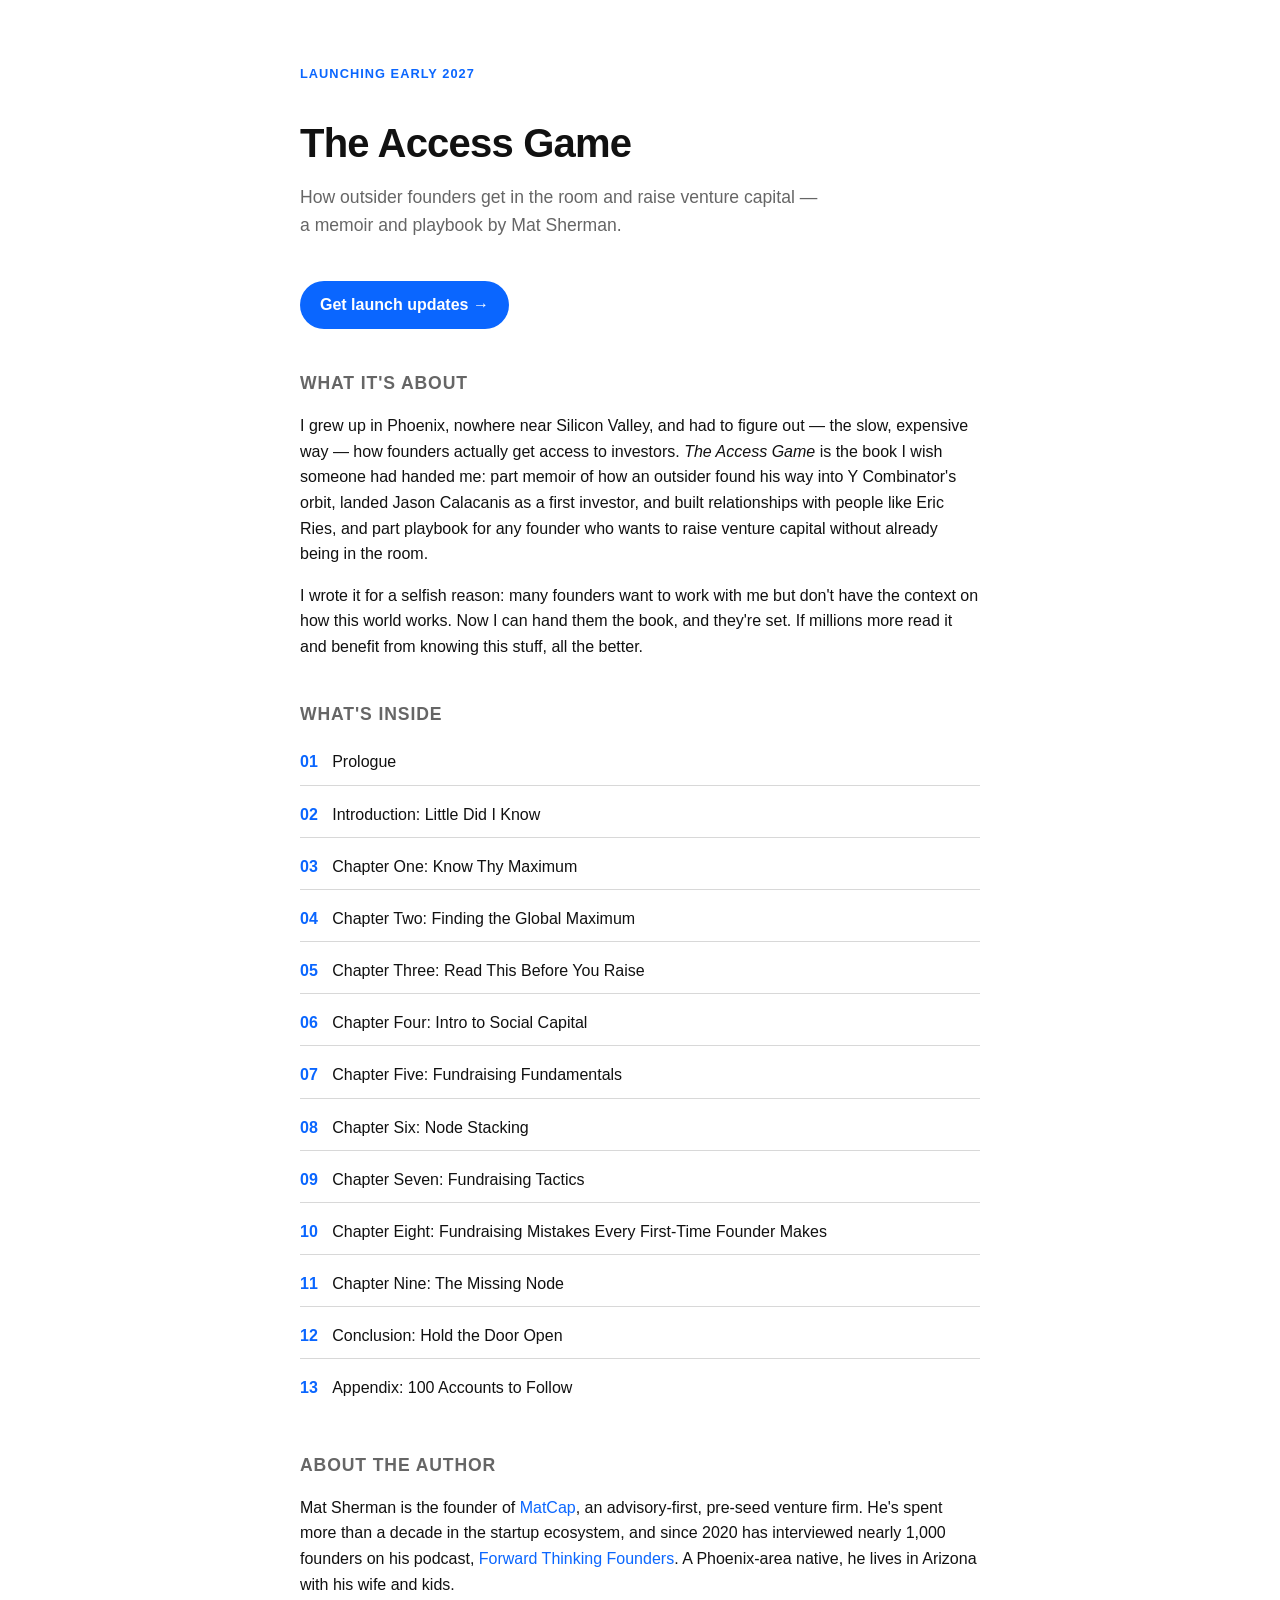
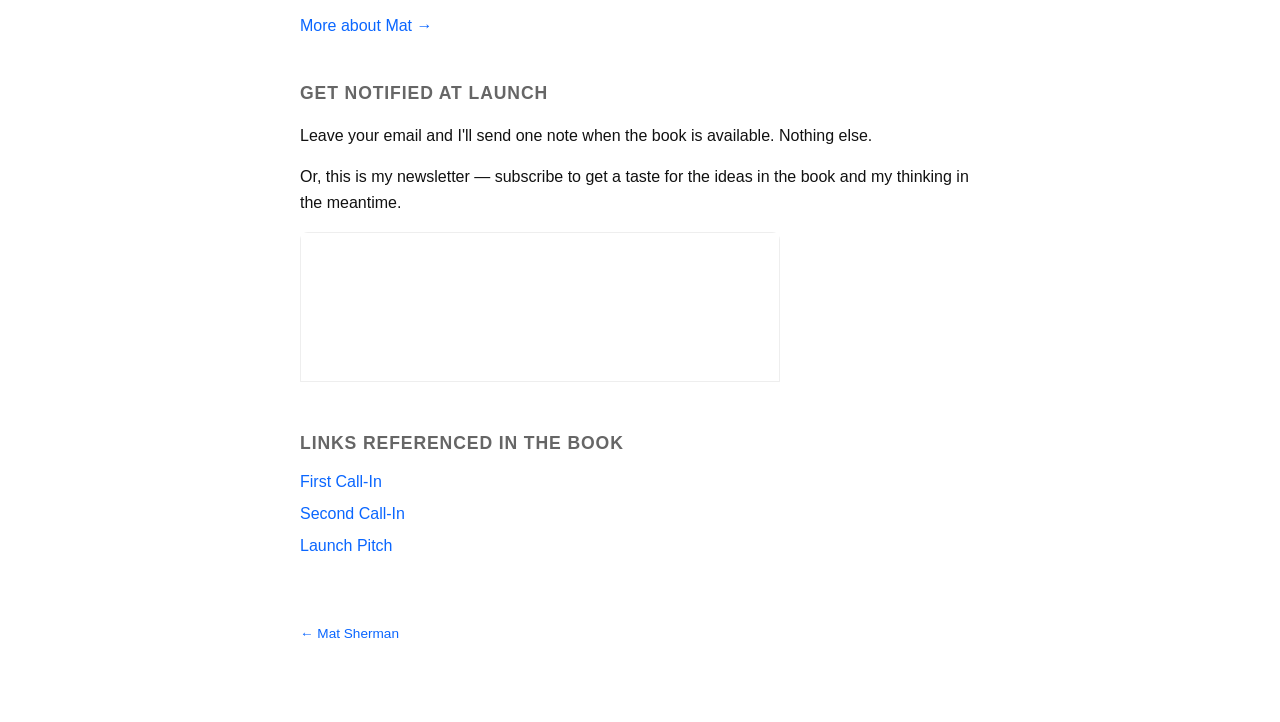
==== book/index.html @ 0a081a5b "Note the email form is the Forward Thinking newsletter Clarifies that subscribing gives a taste of t" ====
<!doctype html>
<html lang="en">
<head>
  <meta charset="UTF-8">
  <meta name="viewport" content="width=device-width, initial-scale=1.0">
  <title>The Access Game — Mat Sherman</title>
  <meta name="description" content="The Access Game: how outsider founders get in the room and raise venture capital. A memoir and playbook by Mat Sherman, launching early 2027.">
  <link rel="stylesheet" href="../style.css">
</head>
<body>
  <main>
    <header class="hero">
      <p class="eyebrow">Launching early 2027</p>
      <h1>The Access Game</h1>
      <p class="tagline">
        How outsider founders get in the room and raise venture capital —
        a memoir and playbook by Mat Sherman.
      </p>
      <a class="cta" href="#notify">
        Get launch updates →
      </a>
    </header>

    <section id="about-book">
      <h2>What it's about</h2>
      <p>
        I grew up in Phoenix, nowhere near Silicon Valley, and had to figure
        out — the slow, expensive way — how founders actually get access to
        investors. <em>The Access Game</em> is the book I wish someone had
        handed me: part memoir of how an outsider found his way into Y
        Combinator's orbit, landed Jason Calacanis as a first investor, and
        built relationships with people like Eric Ries, and part playbook for
        any founder who wants to raise venture capital without already being
        in the room.
      </p>
      <p>
        I wrote it for a selfish reason: many founders want to work with me
        but don't have the context on how this world works. Now I can hand
        them the book, and they're set. If millions more read it and benefit
        from knowing this stuff, all the better.
      </p>
    </section>

    <section id="toc">
      <h2>What's inside</h2>
      <ol class="toc-numbered">
        <li>Prologue</li>
        <li>Introduction: Little Did I Know</li>
        <li>Chapter One: Know Thy Maximum</li>
        <li>Chapter Two: Finding the Global Maximum</li>
        <li>Chapter Three: Read This Before You Raise</li>
        <li>Chapter Four: Intro to Social Capital</li>
        <li>Chapter Five: Fundraising Fundamentals</li>
        <li>Chapter Six: Node Stacking</li>
        <li>Chapter Seven: Fundraising Tactics</li>
        <li>Chapter Eight: Fundraising Mistakes Every First-Time Founder Makes</li>
        <li>Chapter Nine: The Missing Node</li>
        <li>Conclusion: Hold the Door Open</li>
        <li>Appendix: 100 Accounts to Follow</li>
      </ol>
    </section>

    <section id="author">
      <h2>About the author</h2>
      <p>
        Mat Sherman is the founder of <a href="/matcap/">MatCap</a>, an
        advisory-first, pre-seed venture firm. He's spent more than a decade
        in the startup ecosystem, and since 2020 has interviewed nearly 1,000
        founders on his podcast,
        <a href="https://ftf.matsherman.com">Forward Thinking Founders</a>.
        A Phoenix-area native, he lives in Arizona with his wife and kids.
      </p>
      <p><a href="/">More about Mat →</a></p>
    </section>

    <section id="notify">
      <h2>Get notified at launch</h2>
      <p>
        Leave your email and I'll send one note when the book is available.
        Nothing else.
      </p>
      <p>
        Or, this is my newsletter — subscribe to get a taste for the ideas in
        the book and my thinking in the meantime.
      </p>
      <div class="embed-frame">
        <iframe
          src="https://forwardthinking.substack.com/embed"
          width="100%"
          height="150"
          style="border:1px solid #EEE; background:white;"
          frameborder="0"
          scrolling="no">
        </iframe>
      </div>
    </section>

    <section id="links">
      <h2>Links referenced in the book</h2>
      <ul>
        <li><a href="/book/first-call-in">First Call-In</a></li>
        <li><a href="/book/second-call-in">Second Call-In</a></li>
        <li><a href="/book/launch-pitch">Launch Pitch</a></li>
      </ul>
    </section>

    <footer>
      <p><a href="/">&larr; Mat Sherman</a></p>
    </footer>
  </main>
</body>
</html>
---- style.css ----
:root {
  --bg: #ffffff;
  --fg: #111111;
  --muted: #666666;
  --accent: #0a66ff;
}

@media (prefers-color-scheme: dark) {
  :root {
    --bg: #0e0e0e;
    --fg: #f2f2f2;
    --muted: #999999;
    --accent: #5b9dff;
  }
}

* {
  box-sizing: border-box;
}

body {
  margin: 0;
  background: var(--bg);
  color: var(--fg);
  font-family: -apple-system, BlinkMacSystemFont, "Segoe UI", Helvetica, Arial, sans-serif;
  line-height: 1.6;
}

main {
  max-width: 720px;
  margin: 0 auto;
  padding: 4rem 1.25rem;
}

.hero .eyebrow {
  font-size: 0.8rem;
  font-weight: 600;
  text-transform: uppercase;
  letter-spacing: 0.08em;
  color: var(--accent);
  margin: 0 0 0.75rem;
}

header h1 {
  margin-bottom: 0.5rem;
  font-size: 2.5rem;
  letter-spacing: -0.02em;
}

.tagline {
  color: var(--muted);
  margin-top: 0;
  font-size: 1.1rem;
  max-width: 54ch;
}

.cta {
  display: inline-block;
  margin-top: 1.5rem;
  padding: 0.7rem 1.25rem;
  border-radius: 999px;
  background: var(--accent);
  color: var(--bg);
  font-weight: 600;
  text-decoration: none;
}

.cta:hover {
  text-decoration: none;
  opacity: 0.9;
}

section {
  margin-top: 2.5rem;
}

section h2 {
  font-size: 1.1rem;
  text-transform: uppercase;
  letter-spacing: 0.05em;
  color: var(--muted);
  margin-bottom: 0.75rem;
}

#about p {
  max-width: 62ch;
}

.topic-list {
  display: grid;
  grid-template-columns: repeat(2, 1fr);
  gap: 1.25rem;
}

.topic-list li + li {
  margin-top: 0;
}

@media (max-width: 540px) {
  .topic-list {
    grid-template-columns: 1fr;
  }
}

.topic-list li {
  border: 1px solid color-mix(in srgb, var(--muted) 30%, transparent);
  border-radius: 12px;
  padding: 1rem 1.1rem;
}

.topic-list h3 {
  margin: 0 0 0.4rem;
  font-size: 1rem;
}

.topic-list p {
  margin: 0;
  color: var(--muted);
  font-size: 0.92rem;
}

.toc-numbered {
  list-style: none;
  counter-reset: toc;
  padding: 0;
  margin: 0;
}

.toc-numbered li {
  counter-increment: toc;
  padding: 0.6rem 0;
  border-bottom: 1px solid color-mix(in srgb, var(--muted) 25%, transparent);
}

.toc-numbered li:last-child {
  border-bottom: none;
}

.toc-numbered li::before {
  content: counter(toc, decimal-leading-zero);
  color: var(--accent);
  font-weight: 600;
  margin-right: 0.9rem;
  font-variant-numeric: tabular-nums;
}

.embed-frame {
  max-width: 480px;
  border-radius: 8px;
  overflow: hidden;
}

a {
  color: var(--accent);
  text-decoration: none;
}

a:hover {
  text-decoration: underline;
}

ul {
  list-style: none;
  padding: 0;
  margin: 0;
}

li + li {
  margin-top: 0.4rem;
}

footer {
  margin-top: 4rem;
  color: var(--muted);
  font-size: 0.85rem;
}
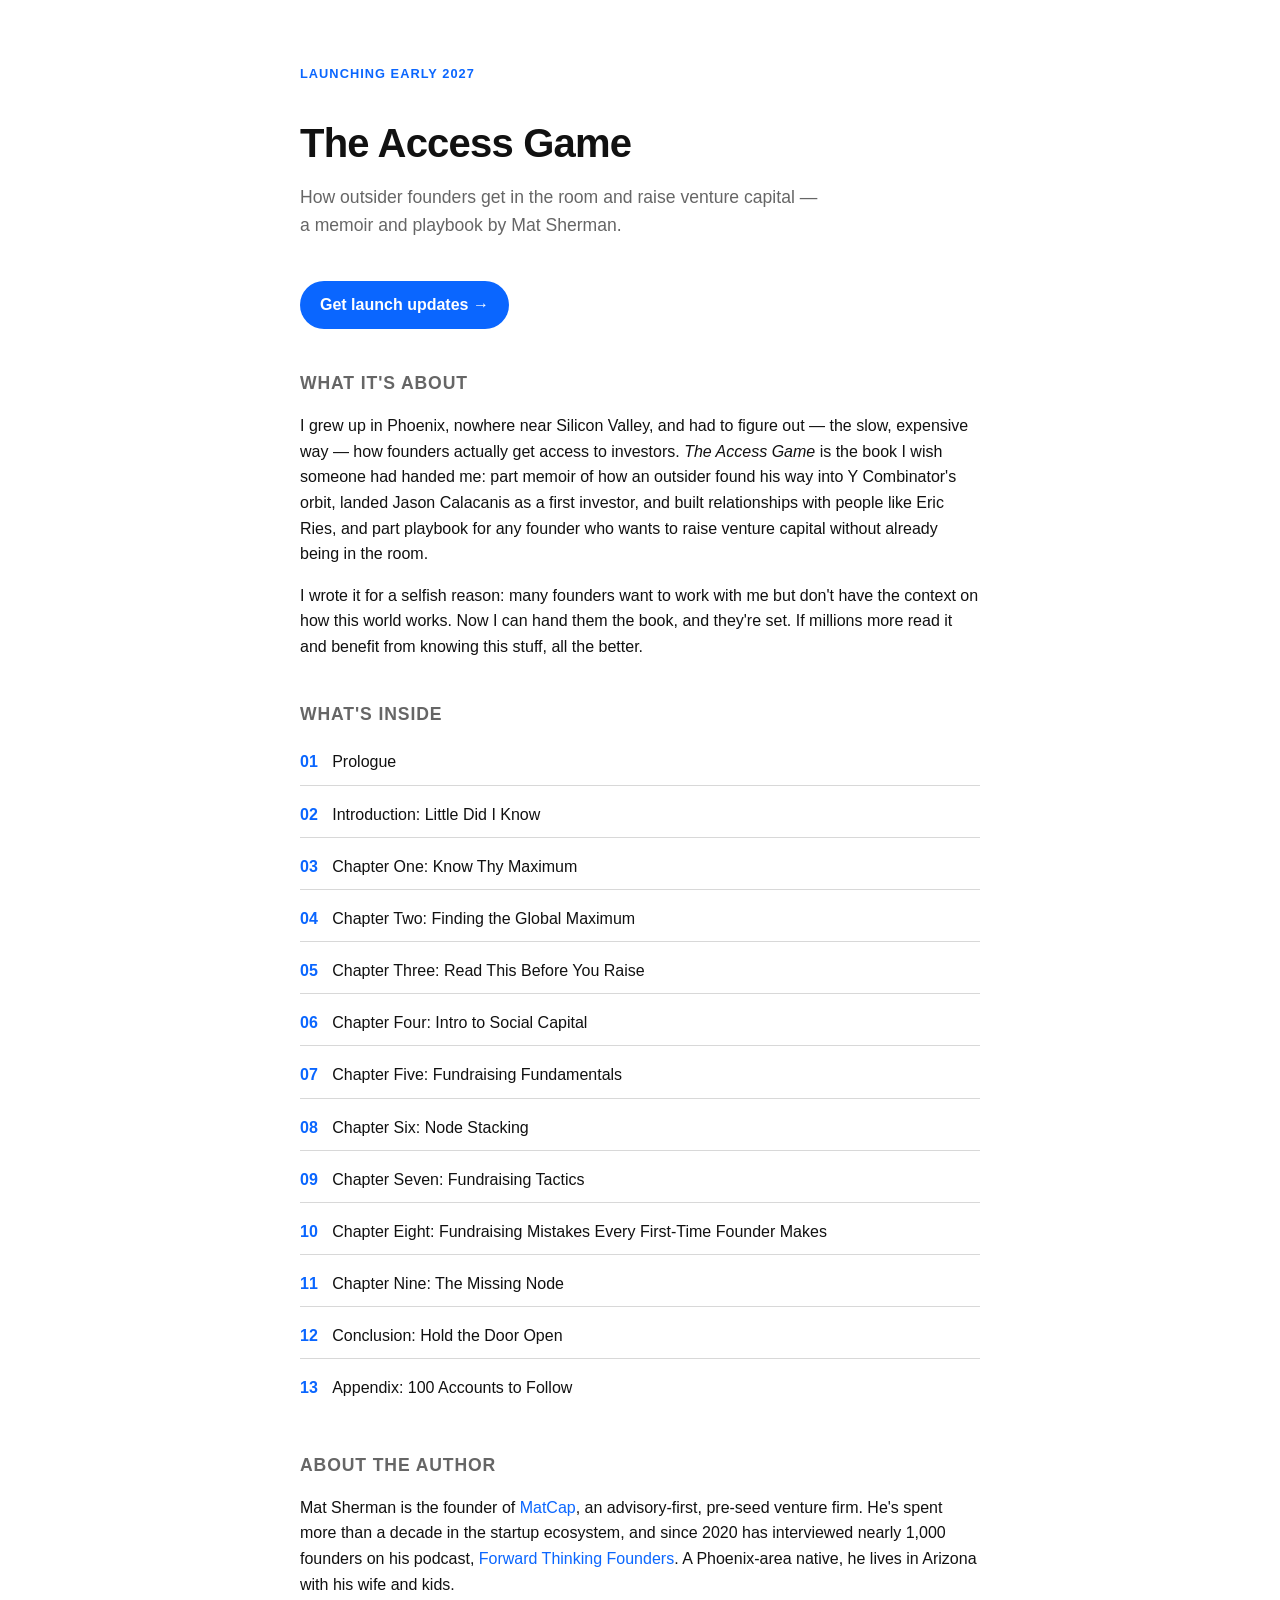
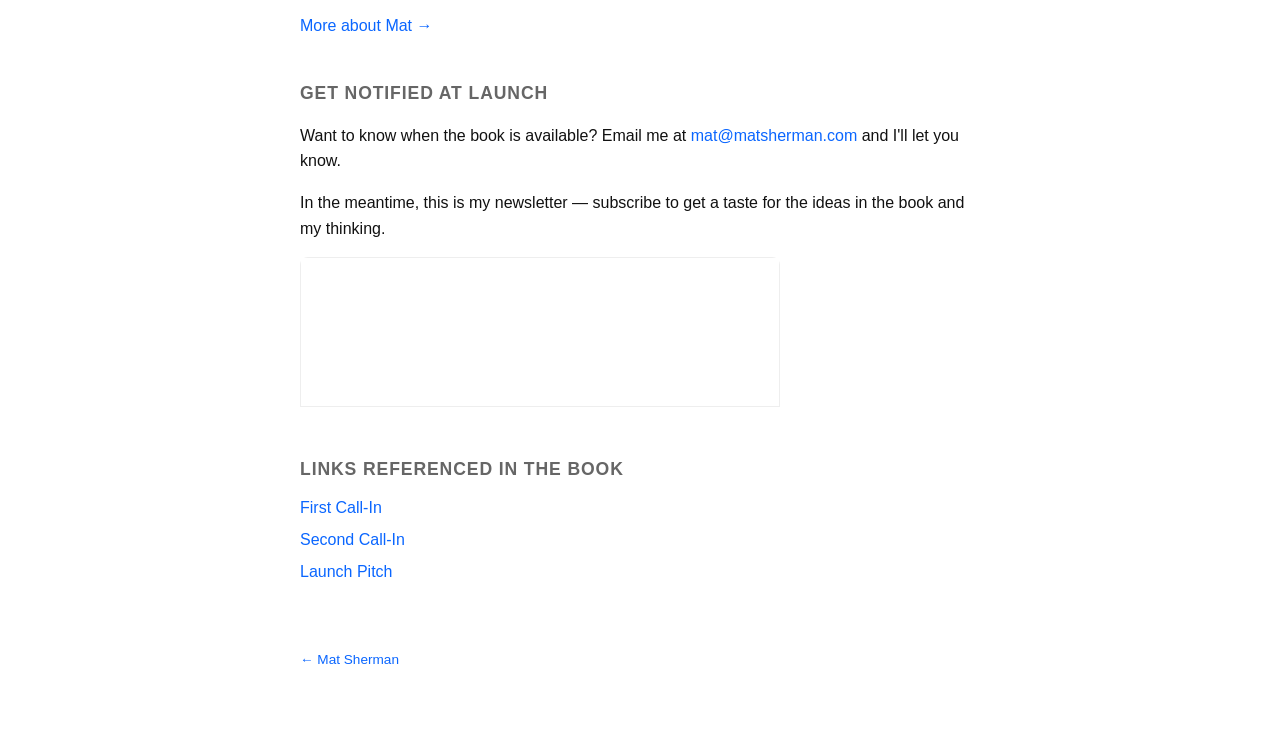
==== commit 55c13e4c: "Point launch-notification requests to email, not a nonexistent form field There's no separate launch" ====
--- a/book/index.html
+++ b/book/index.html
@@ -76,12 +76,13 @@
     <section id="notify">
       <h2>Get notified at launch</h2>
       <p>
-        Leave your email and I'll send one note when the book is available.
-        Nothing else.
+        Want to know when the book is available? Email me at
+        <a href="mailto:mat@matsherman.com?subject=Notify%20me%20when%20The%20Access%20Game%20launches">mat@matsherman.com</a>
+        and I'll let you know.
       </p>
       <p>
-        Or, this is my newsletter — subscribe to get a taste for the ideas in
-        the book and my thinking in the meantime.
+        In the meantime, this is my newsletter — subscribe to get a taste for
+        the ideas in the book and my thinking.
       </p>
       <div class="embed-frame">
         <iframe
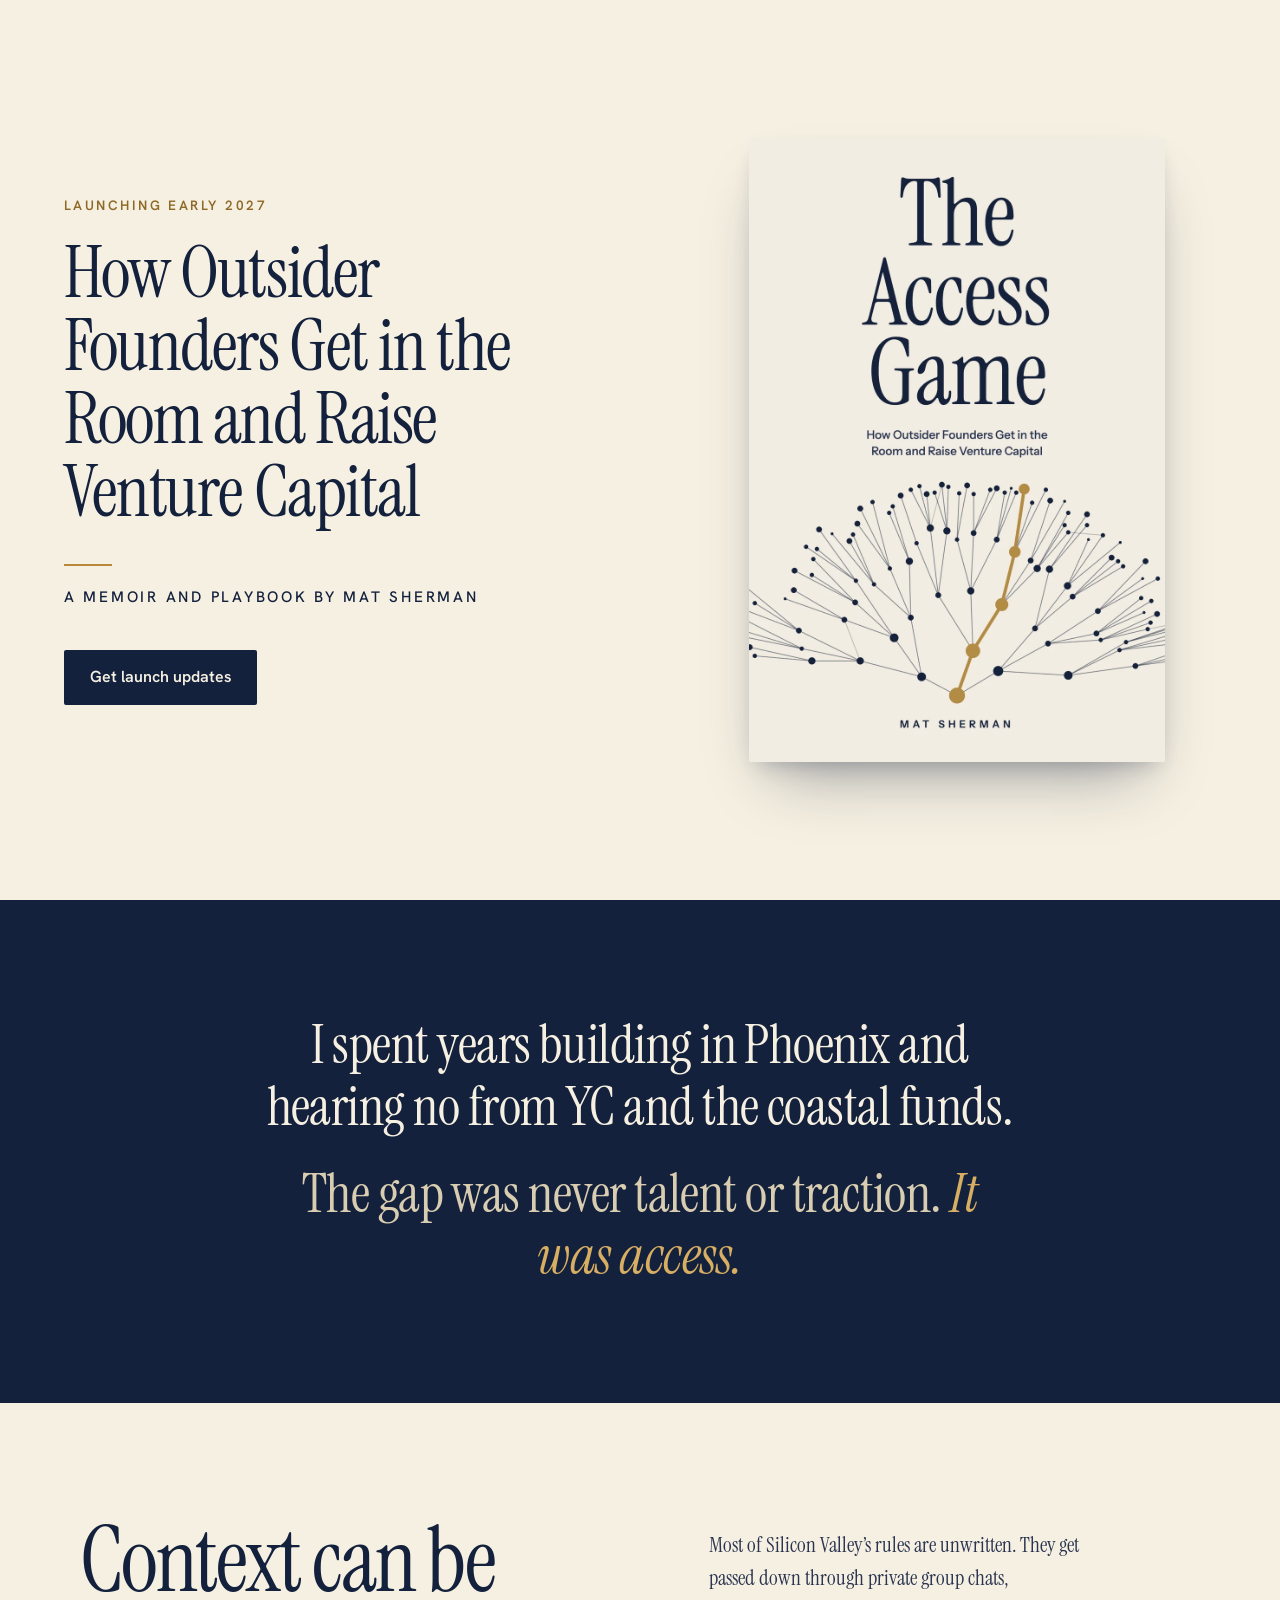
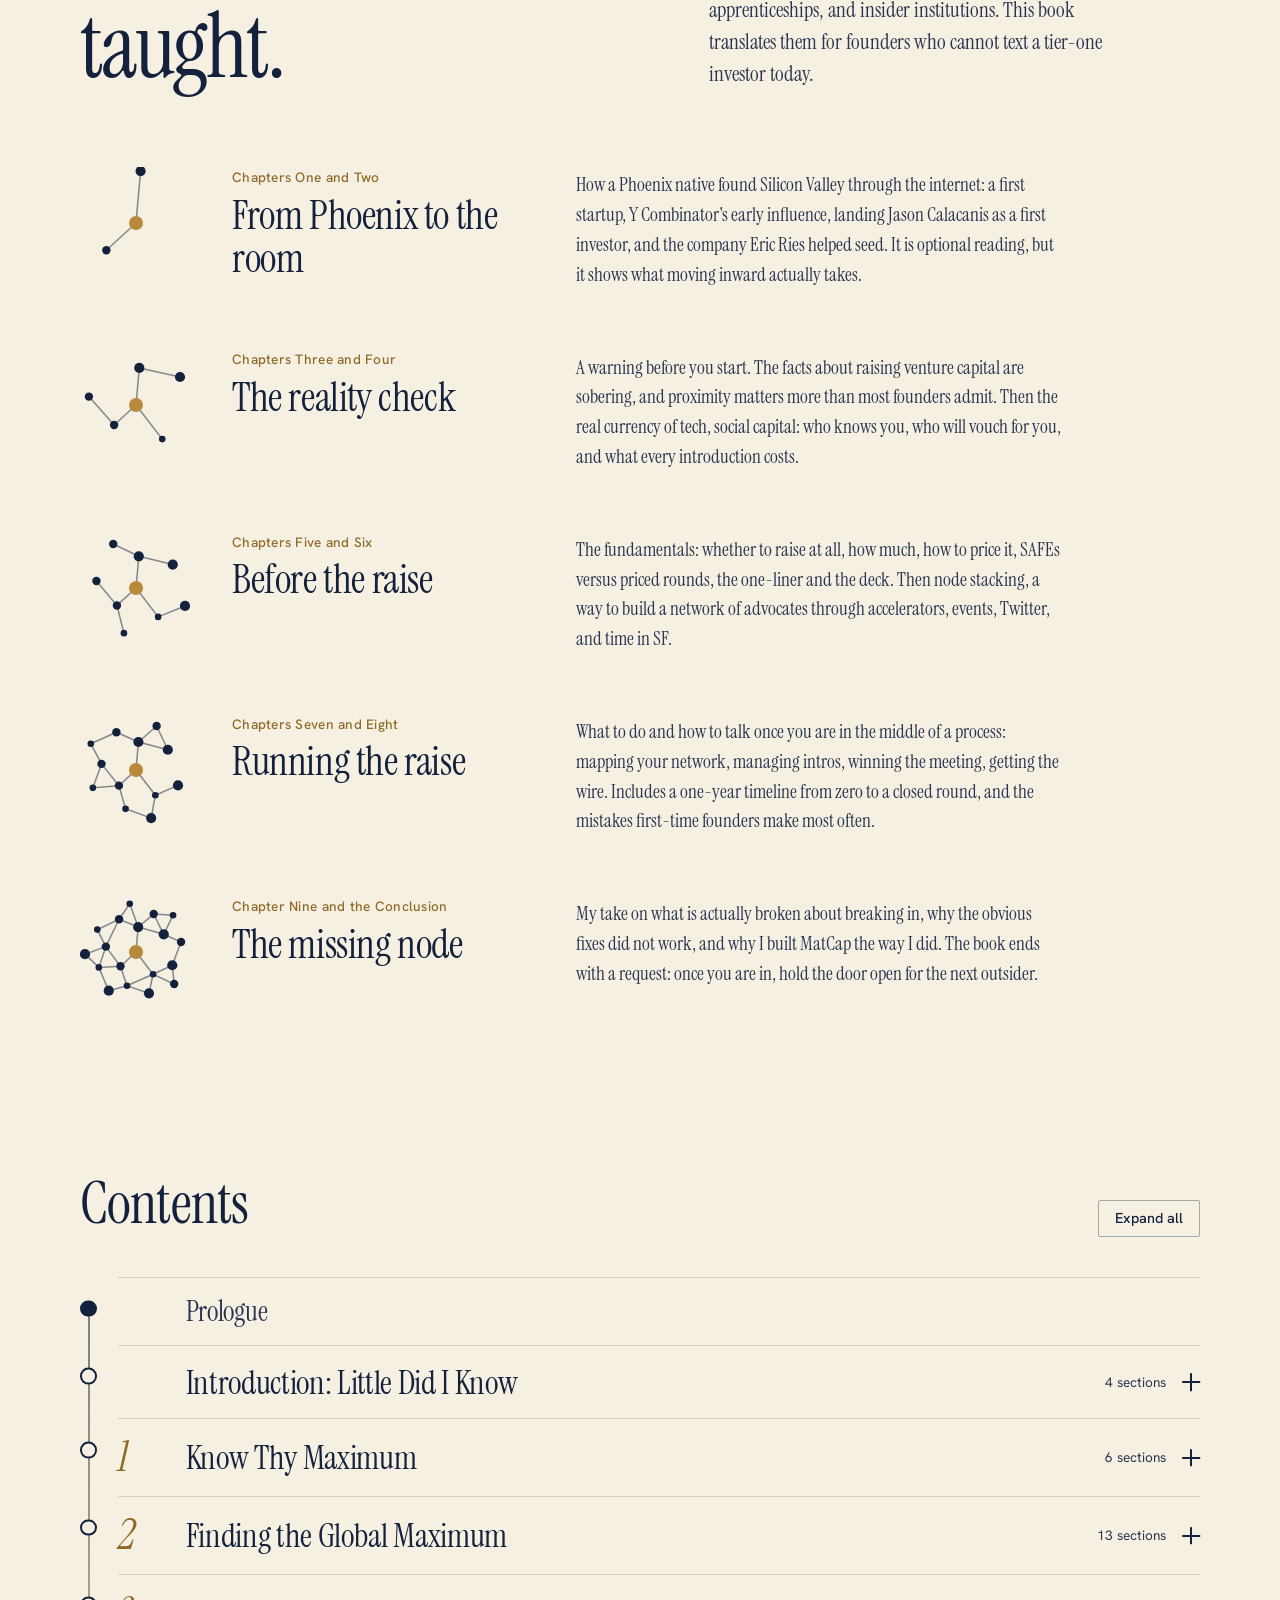
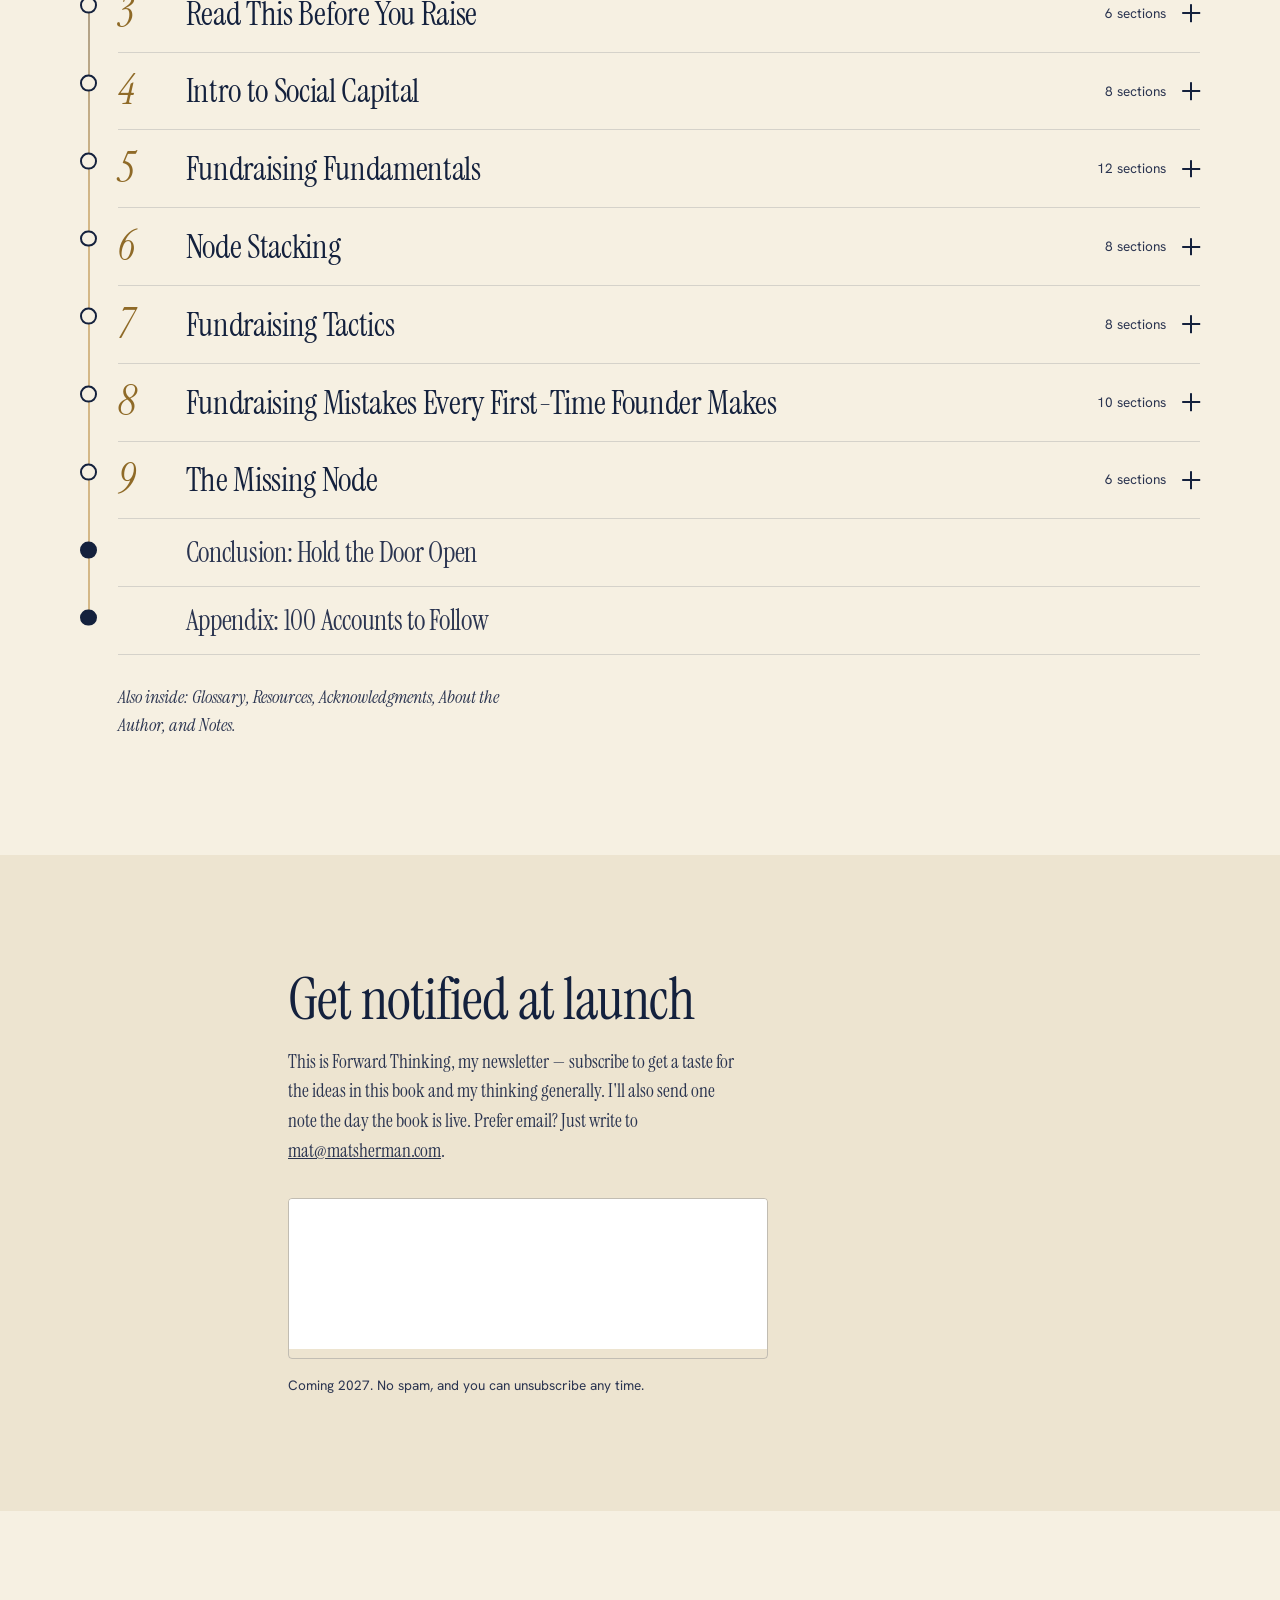
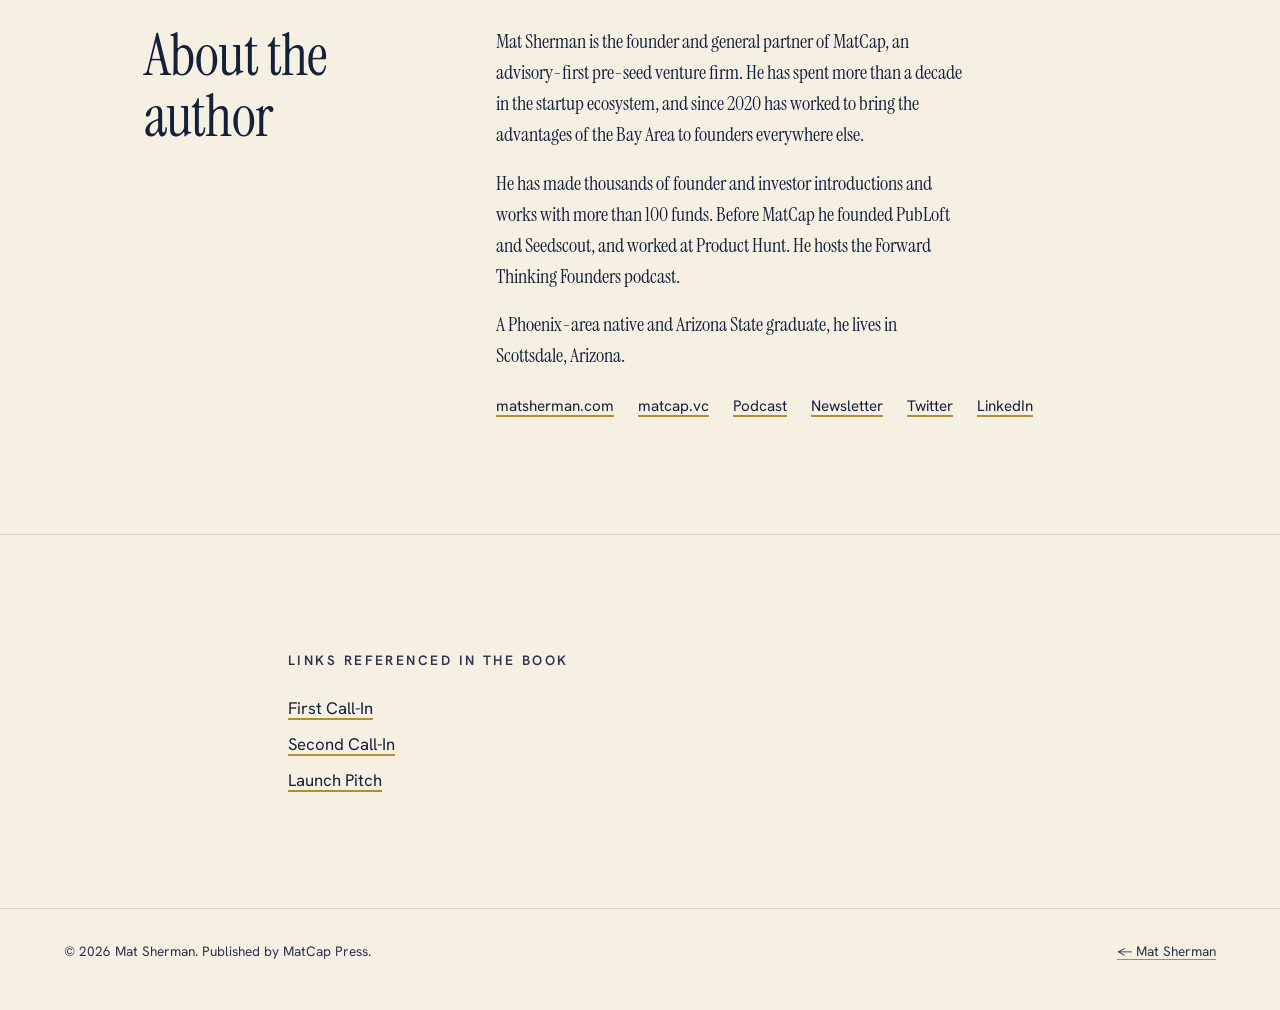
==== commit f088315a: "Redesign /book/ as a full editorial landing page with real cover art Pulls the design system, cover." ====
--- a/book/index.html
+++ b/book/index.html
@@ -1,113 +1,423 @@
 <!doctype html>
 <html lang="en">
 <head>
-  <meta charset="UTF-8">
-  <meta name="viewport" content="width=device-width, initial-scale=1.0">
-  <title>The Access Game — Mat Sherman</title>
-  <meta name="description" content="The Access Game: how outsider founders get in the room and raise venture capital. A memoir and playbook by Mat Sherman, launching early 2027.">
-  <link rel="stylesheet" href="../style.css">
+<meta charset="utf-8">
+<meta name="viewport" content="width=device-width, initial-scale=1">
+<title>The Access Game — Mat Sherman</title>
+<meta name="description" content="The Access Game: How Outsider Founders Get in the Room and Raise Venture Capital. A memoir and playbook by Mat Sherman, launching early 2027.">
+<meta property="og:title" content="The Access Game by Mat Sherman">
+<meta property="og:description" content="How Outsider Founders Get in the Room and Raise Venture Capital.">
+<meta property="og:type" content="book">
+<meta property="og:image" content="https://matsherman.com/book/img/cover.webp">
+<meta name="twitter:card" content="summary_large_image">
+<meta name="theme-color" content="#F6F0E2">
+<link rel="preconnect" href="https://fonts.googleapis.com">
+<link rel="preconnect" href="https://fonts.gstatic.com" crossorigin>
+<link href="https://fonts.googleapis.com/css2?family=Hanken+Grotesk:wght@400;500;600&family=Instrument+Serif:ital@0;1&display=swap" rel="stylesheet">
+<style>
+  :root {
+    --ivory: #F6F0E2;
+    --ivory-deep: #EDE4D0;
+    --navy: #14213D;
+    --navy-soft: #2A3450;
+    --gold: #B8893B;
+    --gold-deep: #8F6A27;
+    --serif: "Instrument Serif", "Iowan Old Style", Georgia, serif;
+    --sans: "Hanken Grotesk", system-ui, -apple-system, "Segoe UI", sans-serif;
+    --pad: clamp(1.5rem, 5vw, 5rem);
+  }
+  *, *::before, *::after { box-sizing: border-box; }
+  html { scroll-behavior: smooth; }
+  body {
+    margin: 0;
+    background: var(--ivory);
+    color: var(--navy);
+    font-family: var(--serif);
+    font-size: 1.25rem;
+    line-height: 1.55;
+    -webkit-font-smoothing: antialiased;
+  }
+  a { color: inherit; }
+  :focus-visible { outline: 2px solid var(--gold); outline-offset: 3px; }
+  .sr { position: absolute; width: 1px; height: 1px; overflow: hidden; clip: rect(0 0 0 0); white-space: nowrap; }
+
+  /* Hero */
+  .hero {
+    min-height: 100svh;
+    display: grid;
+    grid-template-columns: 1fr;
+    align-items: center;
+    padding: clamp(2rem, 6vw, 4rem) var(--pad);
+    gap: 1rem;
+    position: relative;
+    overflow: hidden;
+  }
+  .hero-text { position: relative; z-index: 2; }
+  h1 {
+    margin: 0;
+    font-weight: 400;
+    font-size: clamp(2.6rem, 5.6vw, 5rem);
+    line-height: 1.02;
+    letter-spacing: -0.02em;
+    max-width: 14ch;
+    color: var(--navy);
+  }
+  .eyebrow {
+    margin: 0 0 1.25rem;
+    font-family: var(--sans);
+    font-weight: 600;
+    font-size: 0.85rem;
+    letter-spacing: 0.18em;
+    text-transform: uppercase;
+    color: var(--gold-deep);
+  }
+  .author {
+    margin: 2.25rem 0 0;
+    font-family: var(--sans);
+    font-weight: 500;
+    font-size: 0.95rem;
+    letter-spacing: 0.18em;
+    text-transform: uppercase;
+    color: var(--navy);
+  }
+  .author::before {
+    content: "";
+    display: block;
+    width: 3rem;
+    height: 2px;
+    background: var(--gold);
+    margin-bottom: 1.25rem;
+  }
+  .hero-cta { margin-top: 2.5rem; }
+  .btn {
+    display: inline-block;
+    font-family: var(--sans);
+    font-weight: 600;
+    font-size: 1rem;
+    text-decoration: none;
+    background: var(--navy);
+    color: var(--ivory);
+    border: 0;
+    padding: 0.95rem 1.6rem;
+    border-radius: 2px;
+    cursor: pointer;
+    transition: background 0.2s;
+  }
+  .btn:hover { background: var(--gold-deep); }
+
+  .cover-wrap { position: relative; z-index: 1; justify-self: center; width: 100%; display: flex; justify-content: center; }
+  .cover {
+    display: block;
+    width: min(100%, 26rem, calc(78svh * 0.6667));
+    height: auto;
+    border-radius: 2px;
+    box-shadow: 0 34px 60px -24px rgba(20, 33, 61, 0.4), 0 10px 20px -8px rgba(20, 33, 61, 0.22);
+  }
+
+  @media (min-width: 900px) {
+    .hero { grid-template-columns: minmax(0, 1.1fr) minmax(0, 1fr); gap: clamp(2rem, 5vw, 5rem); }
+  }
+
+  /* Premise */
+  section { padding: clamp(4rem, 9vw, 8rem) var(--pad); }
+  .premise {
+    background: var(--navy);
+    color: var(--ivory);
+    text-align: center;
+  }
+  .premise p {
+    margin: 0 auto;
+    max-width: 30ch;
+    font-size: clamp(1.9rem, 4.2vw, 3.4rem);
+    line-height: 1.15;
+    letter-spacing: -0.01em;
+  }
+  .premise p + p { margin-top: 1.6rem; color: #D8CDB0; }
+  .premise .gold { color: #D7AE62; font-style: italic; }
+
+  /* What the book covers */
+  .covers-inner { max-width: 70rem; margin: 0 auto; }
+  .covers-head { display: grid; gap: 1.5rem; margin-bottom: clamp(3rem, 6vw, 5.5rem); align-items: end; }
+  .covers-head h2 {
+    margin: 0; font-weight: 400;
+    font-size: clamp(3rem, 7vw, 6rem); line-height: 0.96; letter-spacing: -0.025em;
+  }
+  .covers-head .lede { margin: 0; max-width: 40ch; font-size: 1.3rem; color: var(--navy-soft); }
+  .parts { display: grid; gap: clamp(2.75rem, 5vw, 3.75rem); }
+  .part { display: grid; grid-template-columns: 5rem 1fr; column-gap: 1.5rem; row-gap: 0.75rem; align-items: start; }
+  .part svg { width: 100%; height: auto; grid-row: span 2; }
+  .part .chs { margin: 0 0 0.35rem; font-family: var(--sans); font-size: 0.85rem; font-weight: 500; letter-spacing: 0.02em; color: var(--gold-deep); }
+  .part h3 { margin: 0; font-weight: 400; font-size: clamp(1.8rem, 3.2vw, 2.5rem); line-height: 1.08; letter-spacing: -0.01em; }
+  .part-body { margin: 0; max-width: 54ch; color: var(--navy-soft); font-size: 1.2rem; }
+  @media (min-width: 800px) {
+    .covers-head { grid-template-columns: 1.15fr 1fr; gap: 4rem; }
+    .part { grid-template-columns: 7rem 19rem 1fr; column-gap: 2.5rem; }
+    .part svg { grid-row: auto; }
+    .part .part-body { padding-top: 0.2rem; }
+  }
+
+  /* Contents */
+  .contents { background: var(--ivory); padding-top: clamp(2rem, 4vw, 4rem); }
+  .contents-inner { max-width: 70rem; margin: 0 auto; }
+  .contents-head { display: flex; align-items: baseline; justify-content: space-between; gap: 1rem; margin-bottom: 2.5rem; }
+  .contents-head h2 { margin: 0; font-weight: 400; font-size: clamp(2.2rem, 4.5vw, 3.6rem); line-height: 1.05; letter-spacing: -0.015em; }
+  .toggle {
+    font-family: var(--sans); font-weight: 500; font-size: 0.9rem;
+    background: transparent; color: var(--navy);
+    border: 1px solid rgba(20, 33, 61, 0.35); border-radius: 2px;
+    padding: 0.55rem 1rem; cursor: pointer; transition: background 0.2s, color 0.2s;
+  }
+  .toggle:hover { background: var(--navy); color: var(--ivory); }
+
+  .toc { list-style: none; margin: 0; padding: 0 0 0 2.4rem; position: relative; }
+  .toc::before {
+    content: ""; position: absolute; left: 0.5rem; top: 1.9rem; bottom: 1.9rem; width: 2px;
+    background: linear-gradient(to bottom, var(--navy) 0, var(--gold) 55%, var(--gold) 100%);
+    opacity: 0.55;
+  }
+  .toc-row { position: relative; border-top: 1px solid rgba(20, 33, 61, 0.14); }
+  .toc-row:last-child { border-bottom: 1px solid rgba(20, 33, 61, 0.14); }
+  .toc-row::before {
+    content: ""; position: absolute; left: -2.4rem; top: 1.9rem; transform: translateY(-50%);
+    width: 1.05rem; height: 1.05rem; border-radius: 50%; background: var(--ivory);
+    border: 2px solid var(--navy); transition: background 0.25s, border-color 0.25s, transform 0.25s;
+  }
+  .toc-row:has(details[open])::before { background: var(--gold); border-color: var(--gold); transform: translateY(-50%) scale(1.15); }
+  .toc-row.plain::before { background: var(--navy); }
+
+  .toc summary, .toc-row.plain {
+    display: grid; grid-template-columns: 3.2rem 1fr auto auto; align-items: center; gap: 1rem;
+  }
+  .toc summary { list-style: none; cursor: pointer; padding: 1.1rem 0; }
+  .toc summary::-webkit-details-marker { display: none; }
+  .toc-row.plain { padding: 1.1rem 0; grid-template-columns: 3.2rem 1fr; }
+  .num { font-style: italic; font-size: 2.6rem; line-height: 1; color: var(--gold-deep); }
+  .ttl { font-size: clamp(1.45rem, 2.6vw, 2.15rem); line-height: 1.12; letter-spacing: -0.01em; }
+  .toc-row.plain .ttl { font-size: clamp(1.3rem, 2.2vw, 1.8rem); color: var(--navy-soft); }
+  .meta { font-family: var(--sans); font-size: 0.85rem; color: var(--navy-soft); white-space: nowrap; }
+  .plus { position: relative; width: 1.1rem; height: 1.1rem; }
+  .plus::before, .plus::after {
+    content: ""; position: absolute; left: 50%; top: 50%; background: var(--navy);
+    transition: transform 0.25s;
+  }
+  .plus::before { width: 100%; height: 2px; transform: translate(-50%, -50%); }
+  .plus::after { width: 2px; height: 100%; transform: translate(-50%, -50%); }
+  details[open] .plus::after { transform: translate(-50%, -50%) rotate(90deg); }
+  .toc summary:hover .ttl { color: var(--gold-deep); }
+
+  .subs {
+    list-style: none; margin: 0; padding: 0 0 1.6rem 4.2rem;
+    columns: 2; column-gap: 3rem;
+  }
+  .subs li {
+    break-inside: avoid; position: relative; padding: 0.3rem 0 0.3rem 1.25rem;
+    font-size: 1.15rem; line-height: 1.3; color: var(--navy-soft);
+  }
+  .subs li::before {
+    content: ""; position: absolute; left: 0; top: 0.95rem; width: 6px; height: 6px;
+    border-radius: 50%; background: var(--gold);
+  }
+  .also { margin: 1.75rem 0 0 2.4rem; font-style: italic; color: var(--navy-soft); font-size: 1.15rem; max-width: 50ch; }
+
+  @media (max-width: 700px) {
+    .toc { padding-left: 2rem; }
+    .toc-row::before { left: -2rem; width: 0.9rem; height: 0.9rem; }
+    .toc::before { left: 0.4rem; }
+    .toc summary { grid-template-columns: 2.2rem 1fr auto; gap: 0.75rem; }
+    .toc-row.plain { grid-template-columns: 2.2rem 1fr; gap: 0.75rem; }
+    .num { font-size: 1.9rem; }
+    .meta { display: none; }
+    .subs { columns: 1; padding-left: 3rem; }
+    .also { margin-left: 2rem; }
+    .contents-head { flex-direction: column; align-items: flex-start; }
+  }
+
+  /* Signup */
+  .signup { background: var(--ivory-deep); }
+  .signup-inner { max-width: 44rem; margin: 0 auto; }
+  .signup h2 { margin: 0 0 1rem; font-weight: 400; font-size: clamp(2.2rem, 4.5vw, 3.6rem); line-height: 1.05; letter-spacing: -0.015em; }
+  .signup .lede { margin: 0 0 2rem; color: var(--navy-soft); font-size: 1.2rem; max-width: 50ch; }
+  .embed-frame { max-width: 30rem; border-radius: 4px; overflow: hidden; border: 1px solid rgba(20, 33, 61, 0.2); }
+  .fine { margin: 1rem 0 0; font-family: var(--sans); font-size: 0.85rem; color: var(--navy-soft); }
+
+  /* Author */
+  .author-sec { max-width: 70rem; margin: 0 auto; display: grid; gap: 2rem; }
+  .author-sec h2 { margin: 0 0 0; font-weight: 400; font-size: clamp(2.2rem, 4.5vw, 3.6rem); line-height: 1.05; letter-spacing: -0.015em; }
+  .author-sec p { margin: 0 0 1.1rem; max-width: 52ch; }
+  .author-sec .links { font-family: var(--sans); font-size: 0.95rem; display: flex; flex-wrap: wrap; gap: 1.5rem; margin-top: 1.5rem; }
+  .author-sec .links a { text-decoration-color: var(--gold); text-underline-offset: 4px; text-decoration-thickness: 2px; }
+  @media (min-width: 800px) { .author-sec { grid-template-columns: 18rem 1fr; gap: 4rem; } }
+
+  /* QR-code links referenced in the book */
+  .qrlinks { background: var(--ivory); border-top: 1px solid rgba(20, 33, 61, 0.14); }
+  .qrlinks-inner { max-width: 44rem; margin: 0 auto; }
+  .qrlinks h2 {
+    margin: 0 0 1.5rem; font-family: var(--sans); font-weight: 600; font-size: 0.85rem;
+    letter-spacing: 0.18em; text-transform: uppercase; color: var(--navy-soft);
+  }
+  .qrlinks ul { list-style: none; margin: 0; padding: 0; font-family: var(--sans); font-size: 1.05rem; }
+  .qrlinks li + li { margin-top: 0.6rem; }
+  .qrlinks a { text-decoration-color: var(--gold); text-underline-offset: 4px; text-decoration-thickness: 2px; }
+
+  footer {
+    padding: 2rem var(--pad) 3rem;
+    font-family: var(--sans);
+    font-size: 0.85rem;
+    color: var(--navy-soft);
+    border-top: 1px solid rgba(20, 33, 61, 0.15);
+    display: flex;
+    flex-wrap: wrap;
+    gap: 0.5rem 1.5rem;
+    justify-content: space-between;
+  }
+  footer a { text-decoration-color: var(--gold); text-underline-offset: 3px; }
+
+  @media (prefers-reduced-motion: reduce) {
+    html { scroll-behavior: auto; }
+    .toc-row::before, .plus::before, .plus::after { transition: none; }
+  }
+</style>
 </head>
 <body>
-  <main>
-    <header class="hero">
-      <p class="eyebrow">Launching early 2027</p>
-      <h1>The Access Game</h1>
-      <p class="tagline">
-        How outsider founders get in the room and raise venture capital —
-        a memoir and playbook by Mat Sherman.
-      </p>
-      <a class="cta" href="#notify">
-        Get launch updates →
-      </a>
-    </header>
-
-    <section id="about-book">
-      <h2>What it's about</h2>
-      <p>
-        I grew up in Phoenix, nowhere near Silicon Valley, and had to figure
-        out — the slow, expensive way — how founders actually get access to
-        investors. <em>The Access Game</em> is the book I wish someone had
-        handed me: part memoir of how an outsider found his way into Y
-        Combinator's orbit, landed Jason Calacanis as a first investor, and
-        built relationships with people like Eric Ries, and part playbook for
-        any founder who wants to raise venture capital without already being
-        in the room.
-      </p>
-      <p>
-        I wrote it for a selfish reason: many founders want to work with me
-        but don't have the context on how this world works. Now I can hand
-        them the book, and they're set. If millions more read it and benefit
-        from knowing this stuff, all the better.
-      </p>
-    </section>
-
-    <section id="toc">
-      <h2>What's inside</h2>
-      <ol class="toc-numbered">
-        <li>Prologue</li>
-        <li>Introduction: Little Did I Know</li>
-        <li>Chapter One: Know Thy Maximum</li>
-        <li>Chapter Two: Finding the Global Maximum</li>
-        <li>Chapter Three: Read This Before You Raise</li>
-        <li>Chapter Four: Intro to Social Capital</li>
-        <li>Chapter Five: Fundraising Fundamentals</li>
-        <li>Chapter Six: Node Stacking</li>
-        <li>Chapter Seven: Fundraising Tactics</li>
-        <li>Chapter Eight: Fundraising Mistakes Every First-Time Founder Makes</li>
-        <li>Chapter Nine: The Missing Node</li>
-        <li>Conclusion: Hold the Door Open</li>
-        <li>Appendix: 100 Accounts to Follow</li>
+
+<header class="hero">
+  <div class="hero-text">
+    <p class="eyebrow">Launching early 2027</p>
+    <h1><span class="sr">The Access Game: </span>How Outsider Founders Get in the Room and Raise Venture Capital</h1>
+    <p class="author">A memoir and playbook by Mat Sherman</p>
+    <div class="hero-cta"><a class="btn" href="#notify">Get launch updates</a></div>
+  </div>
+  <div class="cover-wrap">
+    <img class="cover" src="img/cover.webp" width="960" height="1440" alt="Cover of The Access Game by Mat Sherman: a gold path rising through a branching network of navy nodes on a cream background.">
+  </div>
+</header>
+
+<main>
+  <section class="premise" aria-label="About the book">
+    <p>I spent years building in Phoenix and hearing no from YC and the coastal funds.</p>
+    <p>The gap was never talent or traction. <span class="gold">It was access.</span></p>
+  </section>
+
+  <section class="covers" aria-labelledby="covers-h">
+    <div class="covers-inner">
+      <div class="covers-head">
+        <h2 id="covers-h">Context can be taught.</h2>
+        <p class="lede">Most of Silicon Valley&rsquo;s rules are unwritten. They get passed down through private group chats, apprenticeships, and insider institutions. This book translates them for founders who cannot text a tier-one investor today.</p>
+      </div>
+      <div class="parts">
+      <article class="part">
+        <svg viewBox="0 0 88 88" aria-hidden="true" focusable="false"><g stroke="#14213D" stroke-width="1.2" opacity="0.5" fill="none"><line x1="44.0" y1="44.0" x2="20.7" y2="65.4"/><line x1="44.0" y1="44.0" x2="47.6" y2="3.2"/></g><circle cx="44.0" cy="44.0" r="5.5" fill="#B8893B"/><circle cx="20.7" cy="65.4" r="3.3" fill="#14213D"/><circle cx="47.6" cy="3.2" r="4.0" fill="#14213D"/></svg>
+        <div class="part-head"><p class="chs">Chapters One and Two</p><h3>From Phoenix to the room</h3></div>
+        <p class="part-body">How a Phoenix native found Silicon Valley through the internet: a first startup, Y Combinator's early influence, landing Jason Calacanis as a first investor, and the company Eric Ries helped seed. It is optional reading, but it shows what moving inward actually takes.</p>
+      </article><article class="part">
+        <svg viewBox="0 0 88 88" aria-hidden="true" focusable="false"><g stroke="#14213D" stroke-width="1.2" opacity="0.5" fill="none"><line x1="44.0" y1="44.0" x2="26.8" y2="59.7"/><line x1="44.0" y1="44.0" x2="46.6" y2="14.9"/><line x1="44.0" y1="44.0" x2="64.6" y2="70.8"/><line x1="26.8" y1="59.7" x2="7.0" y2="37.4"/><line x1="46.6" y1="14.9" x2="78.6" y2="22.0"/></g><circle cx="44.0" cy="44.0" r="5.5" fill="#B8893B"/><circle cx="26.8" cy="59.7" r="3.3" fill="#14213D"/><circle cx="46.6" cy="14.9" r="4.0" fill="#14213D"/><circle cx="64.6" cy="70.8" r="2.6" fill="#14213D"/><circle cx="7.0" cy="37.4" r="3.3" fill="#14213D"/><circle cx="78.6" cy="22.0" r="4.0" fill="#14213D"/></svg>
+        <div class="part-head"><p class="chs">Chapters Three and Four</p><h3>The reality check</h3></div>
+        <p class="part-body">A warning before you start. The facts about raising venture capital are sobering, and proximity matters more than most founders admit. Then the real currency of tech, social capital: who knows you, who will vouch for you, and what every introduction costs.</p>
+      </article><article class="part">
+        <svg viewBox="0 0 88 88" aria-hidden="true" focusable="false"><g stroke="#14213D" stroke-width="1.2" opacity="0.5" fill="none"><line x1="44.0" y1="44.0" x2="29.0" y2="57.7"/><line x1="44.0" y1="44.0" x2="46.2" y2="19.1"/><line x1="44.0" y1="44.0" x2="61.4" y2="66.7"/><line x1="29.0" y1="57.7" x2="12.9" y2="38.5"/><line x1="29.0" y1="57.7" x2="34.5" y2="79.5"/><line x1="46.2" y1="19.1" x2="72.9" y2="25.6"/><line x1="46.2" y1="19.1" x2="26.1" y2="9.4"/><line x1="61.4" y1="66.7" x2="82.5" y2="58.1"/></g><circle cx="44.0" cy="44.0" r="5.5" fill="#B8893B"/><circle cx="29.0" cy="57.7" r="3.3" fill="#14213D"/><circle cx="46.2" cy="19.1" r="4.0" fill="#14213D"/><circle cx="61.4" cy="66.7" r="2.6" fill="#14213D"/><circle cx="12.9" cy="38.5" r="3.3" fill="#14213D"/><circle cx="72.9" cy="25.6" r="4.0" fill="#14213D"/><circle cx="34.5" cy="79.5" r="2.6" fill="#14213D"/><circle cx="26.1" cy="9.4" r="3.3" fill="#14213D"/><circle cx="82.5" cy="58.1" r="4.0" fill="#14213D"/></svg>
+        <div class="part-head"><p class="chs">Chapters Five and Six</p><h3>Before the raise</h3></div>
+        <p class="part-body">The fundamentals: whether to raise at all, how much, how to price it, SAFEs versus priced rounds, the one-liner and the deck. Then node stacking, a way to build a network of advocates through accelerators, events, Twitter, and time in SF.</p>
+      </article><article class="part">
+        <svg viewBox="0 0 88 88" aria-hidden="true" focusable="false"><g stroke="#14213D" stroke-width="1.2" opacity="0.5" fill="none"><line x1="44.0" y1="44.0" x2="30.6" y2="56.3"/><line x1="44.0" y1="44.0" x2="45.9" y2="22.0"/><line x1="44.0" y1="44.0" x2="59.2" y2="63.8"/><line x1="30.6" y1="56.3" x2="16.9" y2="39.2"/><line x1="30.6" y1="56.3" x2="35.8" y2="74.5"/><line x1="30.6" y1="56.3" x2="10.1" y2="58.0"/><line x1="45.9" y1="22.0" x2="69.0" y2="28.1"/><line x1="45.9" y1="22.0" x2="28.6" y2="14.3"/><line x1="45.9" y1="22.0" x2="60.2" y2="9.4"/><line x1="59.2" y1="63.8" x2="77.0" y2="56.1"/><line x1="59.2" y1="63.8" x2="55.9" y2="81.8"/><line x1="16.9" y1="39.2" x2="10.1" y2="58.0"/><line x1="16.9" y1="39.2" x2="8.5" y2="23.4"/><line x1="69.0" y1="28.1" x2="60.2" y2="9.4"/><line x1="35.8" y1="74.5" x2="55.9" y2="81.8"/><line x1="28.6" y1="14.3" x2="8.5" y2="23.4"/></g><circle cx="44.0" cy="44.0" r="5.5" fill="#B8893B"/><circle cx="30.6" cy="56.3" r="3.3" fill="#14213D"/><circle cx="45.9" cy="22.0" r="4.0" fill="#14213D"/><circle cx="59.2" cy="63.8" r="2.6" fill="#14213D"/><circle cx="16.9" cy="39.2" r="3.3" fill="#14213D"/><circle cx="69.0" cy="28.1" r="4.0" fill="#14213D"/><circle cx="35.8" cy="74.5" r="2.6" fill="#14213D"/><circle cx="28.6" cy="14.3" r="3.3" fill="#14213D"/><circle cx="77.0" cy="56.1" r="4.0" fill="#14213D"/><circle cx="10.1" cy="58.0" r="2.6" fill="#14213D"/><circle cx="60.2" cy="9.4" r="3.3" fill="#14213D"/><circle cx="55.9" cy="81.8" r="4.0" fill="#14213D"/><circle cx="8.5" cy="23.4" r="2.6" fill="#14213D"/></svg>
+        <div class="part-head"><p class="chs">Chapters Seven and Eight</p><h3>Running the raise</h3></div>
+        <p class="part-body">What to do and how to talk once you are in the middle of a process: mapping your network, managing intros, winning the meeting, getting the wire. Includes a one-year timeline from zero to a closed round, and the mistakes first-time founders make most often.</p>
+      </article><article class="part">
+        <svg viewBox="0 0 88 88" aria-hidden="true" focusable="false"><g stroke="#14213D" stroke-width="1.2" opacity="0.5" fill="none"><line x1="44.0" y1="44.0" x2="31.8" y2="55.2"/><line x1="44.0" y1="44.0" x2="45.7" y2="24.4"/><line x1="44.0" y1="44.0" x2="57.4" y2="61.5"/><line x1="31.8" y1="55.2" x2="20.3" y2="39.8"/><line x1="31.8" y1="55.2" x2="36.9" y2="70.5"/><line x1="31.8" y1="55.2" x2="14.8" y2="56.1"/><line x1="45.7" y1="24.4" x2="65.8" y2="30.1"/><line x1="45.7" y1="24.4" x2="30.7" y2="18.3"/><line x1="45.7" y1="24.4" x2="57.9" y2="14.2"/><line x1="45.7" y1="24.4" x2="39.1" y2="6.1"/><line x1="57.4" y1="61.5" x2="36.9" y2="70.5"/><line x1="57.4" y1="61.5" x2="72.5" y2="54.4"/><line x1="57.4" y1="61.5" x2="54.2" y2="76.5"/><line x1="57.4" y1="61.5" x2="74.0" y2="69.2"/><line x1="20.3" y1="39.8" x2="30.7" y2="18.3"/><line x1="20.3" y1="39.8" x2="14.8" y2="56.1"/><line x1="20.3" y1="39.8" x2="13.6" y2="26.4"/><line x1="20.3" y1="39.8" x2="3.9" y2="45.7"/><line x1="65.8" y1="30.1" x2="57.9" y2="14.2"/><line x1="65.8" y1="30.1" x2="79.4" y2="36.2"/><line x1="65.8" y1="30.1" x2="73.1" y2="15.1"/><line x1="36.9" y1="70.5" x2="54.2" y2="76.5"/><line x1="36.9" y1="70.5" x2="22.6" y2="74.4"/><line x1="30.7" y1="18.3" x2="13.6" y2="26.4"/><line x1="30.7" y1="18.3" x2="39.1" y2="6.1"/><line x1="72.5" y1="54.4" x2="79.4" y2="36.2"/><line x1="72.5" y1="54.4" x2="74.0" y2="69.2"/><line x1="14.8" y1="56.1" x2="22.6" y2="74.4"/><line x1="14.8" y1="56.1" x2="3.9" y2="45.7"/><line x1="57.9" y1="14.2" x2="73.1" y2="15.1"/></g><circle cx="44.0" cy="44.0" r="5.5" fill="#B8893B"/><circle cx="31.8" cy="55.2" r="3.3" fill="#14213D"/><circle cx="45.7" cy="24.4" r="4.0" fill="#14213D"/><circle cx="57.4" cy="61.5" r="2.6" fill="#14213D"/><circle cx="20.3" cy="39.8" r="3.3" fill="#14213D"/><circle cx="65.8" cy="30.1" r="4.0" fill="#14213D"/><circle cx="36.9" cy="70.5" r="2.6" fill="#14213D"/><circle cx="30.7" cy="18.3" r="3.3" fill="#14213D"/><circle cx="72.5" cy="54.4" r="4.0" fill="#14213D"/><circle cx="14.8" cy="56.1" r="2.6" fill="#14213D"/><circle cx="57.9" cy="14.2" r="3.3" fill="#14213D"/><circle cx="54.2" cy="76.5" r="4.0" fill="#14213D"/><circle cx="13.6" cy="26.4" r="2.6" fill="#14213D"/><circle cx="79.4" cy="36.2" r="3.3" fill="#14213D"/><circle cx="22.6" cy="74.4" r="4.0" fill="#14213D"/><circle cx="39.1" cy="6.1" r="2.6" fill="#14213D"/><circle cx="74.0" cy="69.2" r="3.3" fill="#14213D"/><circle cx="3.9" cy="45.7" r="4.0" fill="#14213D"/><circle cx="73.1" cy="15.1" r="2.6" fill="#14213D"/></svg>
+        <div class="part-head"><p class="chs">Chapter Nine and the Conclusion</p><h3>The missing node</h3></div>
+        <p class="part-body">My take on what is actually broken about breaking in, why the obvious fixes did not work, and why I built MatCap the way I did. The book ends with a request: once you are in, hold the door open for the next outsider.</p>
+      </article>
+      </div>
+    </div>
+  </section>
+
+  <section class="contents" id="contents" aria-labelledby="contents-h">
+    <div class="contents-inner">
+      <div class="contents-head">
+        <h2 id="contents-h">Contents</h2>
+        <button type="button" class="toggle" id="toc-toggle" aria-pressed="false">Expand all</button>
+      </div>
+      <ol class="toc">
+        <li class="toc-row plain"><span class="num" aria-hidden="true"></span><span class="ttl">Prologue</span></li><li class="toc-row"><details><summary><span class="num" aria-hidden="true"></span><span class="ttl">Introduction: Little Did I Know</span><span class="meta">4 sections</span><span class="plus" aria-hidden="true"></span></summary><ul class="subs"><li>Why Me</li><li>How This Book Is Structured</li><li>Don't Skip Ahead</li><li>This Book Is a Time Stamp</li></ul></details></li><li class="toc-row"><details><summary><span class="num" aria-hidden="true">1</span><span class="ttl"><span class="sr">Chapter One: </span>Know Thy Maximum</span><span class="meta">6 sections</span><span class="plus" aria-hidden="true"></span></summary><ul class="subs"><li>Seek the Global Maximum</li><li>Starting From Phoenix</li><li>My First Startup Idea</li><li>Y Combinator's Early Influence</li><li>Down the Rabbit Hole</li><li>My Second College Startup: Schmooz</li></ul></details></li><li class="toc-row"><details><summary><span class="num" aria-hidden="true">2</span><span class="ttl"><span class="sr">Chapter Two: </span>Finding the Global Maximum</span><span class="meta">13 sections</span><span class="plus" aria-hidden="true"></span></summary><ul class="subs"><li>Quitting My Job</li><li>Getting My First Customers</li><li>Bringing Y Combinator to Arizona</li><li>Lightning in a Bottle</li><li>Startup School and Pioneer</li><li>Landing Jason Calacanis as My First Investor</li><li>Silicon Valley Royalty</li><li>How to Burn $100,000</li><li>Slipping Through YC's Window</li><li>The Invisible Scout</li><li>Prenda and COVID</li><li>Learning From Eric</li><li>Seedscout</li></ul></details></li><li class="toc-row"><details><summary><span class="num" aria-hidden="true">3</span><span class="ttl"><span class="sr">Chapter Three: </span>Read This Before You Raise</span><span class="meta">6 sections</span><span class="plus" aria-hidden="true"></span></summary><ul class="subs"><li>Your First Warning</li><li>Profitability Is Not a Strategy</li><li>The Paradox of Conforming (and Standing Out)</li><li>Proximity Is King</li><li>The Best Time to Plant a Seed Was Ten Years Ago&hellip;</li><li>Don't Hate the Player (or the Game)</li></ul></details></li><li class="toc-row"><details><summary><span class="num" aria-hidden="true">4</span><span class="ttl"><span class="sr">Chapter Four: </span>Intro to Social Capital</span><span class="meta">8 sections</span><span class="plus" aria-hidden="true"></span></summary><ul class="subs"><li>The PayPal Mafia</li><li>The Outsider Tax</li><li>Don't Be a Project</li><li>The Anatomy of an Introduction</li><li>Not All Intros Are Created Equal</li><li>Every Intro Costs Social Capital</li><li>When Direct Outreach Is Okay</li><li>You Are a Pawn</li></ul></details></li><li class="toc-row"><details><summary><span class="num" aria-hidden="true">5</span><span class="ttl"><span class="sr">Chapter Five: </span>Fundraising Fundamentals</span><span class="meta">12 sections</span><span class="plus" aria-hidden="true"></span></summary><ul class="subs"><li>Should You Be Raising Money at All?</li><li>The Players: Angels and VCs</li><li>Understanding Rounds</li><li>Raising After You've Bootstrapped</li><li>What Happens When You Ignore Rounds</li><li>How Much Should You Raise?</li><li>How to Price Your Company</li><li>SAFEs, Convertible Notes, and Priced Rounds: How Do You Actually Raise?</li><li>AngelList, RUVs, and Syndicates</li><li>Create a Good One-Liner</li><li>Get a Well-Designed Pitch Deck</li><li>The Components of a Great Deck</li></ul></details></li><li class="toc-row"><details><summary><span class="num" aria-hidden="true">6</span><span class="ttl"><span class="sr">Chapter Six: </span>Node Stacking</span><span class="meta">8 sections</span><span class="plus" aria-hidden="true"></span></summary><ul class="subs"><li>Accelerators and Programs</li><li>Events</li><li>Twitter</li><li>Build a Media Asset</li><li>Spend Time in SF</li><li>Work Somewhere That Compounds</li><li>Turn Contacts Into Nodes</li><li>When You're Ready to Raise Money</li></ul></details></li><li class="toc-row"><details><summary><span class="num" aria-hidden="true">7</span><span class="ttl"><span class="sr">Chapter Seven: </span>Fundraising Tactics</span><span class="meta">8 sections</span><span class="plus" aria-hidden="true"></span></summary><ul class="subs"><li>Mapping Your Network and Making the Ask</li><li>Managing Intros</li><li>Winning the Meeting</li><li>Getting the Wire</li><li>Keep the Pressure On</li><li>Closing the Round</li><li>Zero to Closed: A One-Year Timeline</li><li>When the Raise Stalls</li></ul></details></li><li class="toc-row"><details><summary><span class="num" aria-hidden="true">8</span><span class="ttl"><span class="sr">Chapter Eight: </span>Fundraising Mistakes Every First-Time Founder Makes</span><span class="meta">10 sections</span><span class="plus" aria-hidden="true"></span></summary><ul class="subs"><li>Setting Arbitrary Minimum Check Sizes</li><li>Holding Out for a Lead You Don't Need</li><li>Ignoring VCs' Ownership Targets</li><li>Taking More Money by Default</li><li>Stacking SAFEs Without Doing the Math</li><li>Making Traction the Headline</li><li>Asking Why When an Investor Says No</li><li>Bragging About a $0 CAC</li><li>Fudging the Numbers</li><li>Who's Telling You to Think Bigger, and Why?</li></ul></details></li><li class="toc-row"><details><summary><span class="num" aria-hidden="true">9</span><span class="ttl"><span class="sr">Chapter Nine: </span>The Missing Node</span><span class="meta">6 sections</span><span class="plus" aria-hidden="true"></span></summary><ul class="subs"><li>Access Is the Constraint</li><li>Why the System Works This Way</li><li>The Fixes That Didn't Fix It</li><li>The Capital Paradox</li><li>A Social Capital Bank for Outsiders</li><li>Why MatCap Is Built This Way</li></ul></details></li><li class="toc-row plain"><span class="num" aria-hidden="true"></span><span class="ttl">Conclusion: Hold the Door Open</span></li><li class="toc-row plain"><span class="num" aria-hidden="true"></span><span class="ttl">Appendix: 100 Accounts to Follow</span></li>
       </ol>
-    </section>
-
-    <section id="author">
-      <h2>About the author</h2>
-      <p>
-        Mat Sherman is the founder of <a href="/matcap/">MatCap</a>, an
-        advisory-first, pre-seed venture firm. He's spent more than a decade
-        in the startup ecosystem, and since 2020 has interviewed nearly 1,000
-        founders on his podcast,
-        <a href="https://ftf.matsherman.com">Forward Thinking Founders</a>.
-        A Phoenix-area native, he lives in Arizona with his wife and kids.
-      </p>
-      <p><a href="/">More about Mat →</a></p>
-    </section>
-
-    <section id="notify">
-      <h2>Get notified at launch</h2>
-      <p>
-        Want to know when the book is available? Email me at
-        <a href="mailto:mat@matsherman.com?subject=Notify%20me%20when%20The%20Access%20Game%20launches">mat@matsherman.com</a>
-        and I'll let you know.
-      </p>
-      <p>
-        In the meantime, this is my newsletter — subscribe to get a taste for
-        the ideas in the book and my thinking.
+      <p class="also">Also inside: Glossary, Resources, Acknowledgments, About the Author, and Notes.</p>
+    </div>
+  </section>
+
+  <section class="signup" id="notify" aria-labelledby="notify-h">
+    <div class="signup-inner">
+      <h2 id="notify-h">Get notified at launch</h2>
+      <p class="lede">
+        This is Forward Thinking, my newsletter — subscribe to get a taste
+        for the ideas in this book and my thinking generally. I'll also send
+        one note the day the book is live. Prefer email? Just write to
+        <a href="mailto:mat@matsherman.com?subject=Notify%20me%20when%20The%20Access%20Game%20launches">mat@matsherman.com</a>.
       </p>
       <div class="embed-frame">
         <iframe
           src="https://forwardthinking.substack.com/embed"
           width="100%"
           height="150"
-          style="border:1px solid #EEE; background:white;"
+          style="border:0; background:white;"
           frameborder="0"
           scrolling="no">
         </iframe>
       </div>
-    </section>
-
-    <section id="links">
-      <h2>Links referenced in the book</h2>
+      <p class="fine">Coming 2027. No spam, and you can unsubscribe any time.</p>
+    </div>
+  </section>
+
+  <section class="author-sec" aria-labelledby="author-h">
+    <h2 id="author-h">About the author</h2>
+    <div>
+      <p>Mat Sherman is the founder and general partner of MatCap, an advisory-first pre-seed venture firm. He has spent more than a decade in the startup ecosystem, and since 2020 has worked to bring the advantages of the Bay Area to founders everywhere else.</p>
+      <p>He has made thousands of founder and investor introductions and works with more than 100 funds. Before MatCap he founded PubLoft and Seedscout, and worked at Product Hunt. He hosts the Forward Thinking Founders podcast.</p>
+      <p>A Phoenix-area native and Arizona State graduate, he lives in Scottsdale, Arizona.</p>
+      <div class="links">
+        <a href="/">matsherman.com</a>
+        <a href="https://www.matcap.vc">matcap.vc</a>
+        <a href="https://ftf.matsherman.com">Podcast</a>
+        <a href="https://forwardthinking.substack.com">Newsletter</a>
+        <a href="https://x.com/mat_Sherman">Twitter</a>
+        <a href="https://www.linkedin.com/in/matsherman/">LinkedIn</a>
+      </div>
+    </div>
+  </section>
+
+  <section class="qrlinks" aria-labelledby="qrlinks-h">
+    <div class="qrlinks-inner">
+      <h2 id="qrlinks-h">Links referenced in the book</h2>
       <ul>
         <li><a href="/book/first-call-in">First Call-In</a></li>
         <li><a href="/book/second-call-in">Second Call-In</a></li>
         <li><a href="/book/launch-pitch">Launch Pitch</a></li>
       </ul>
-    </section>
-
-    <footer>
-      <p><a href="/">&larr; Mat Sherman</a></p>
-    </footer>
-  </main>
+    </div>
+  </section>
+</main>
+
+<footer>
+  <span>&copy; 2026 Mat Sherman. Published by MatCap Press.</span>
+  <a href="/">&larr; Mat Sherman</a>
+</footer>
+
+<script>
+(function () {
+  var btn = document.getElementById("toc-toggle");
+  if (!btn) return;
+  var all = document.querySelectorAll(".toc details");
+  function sync() {
+    var allOpen = Array.prototype.every.call(all, function (d) { return d.open; });
+    btn.textContent = allOpen ? "Collapse all" : "Expand all";
+    btn.setAttribute("aria-pressed", allOpen ? "true" : "false");
+  }
+  btn.addEventListener("click", function () {
+    var allOpen = Array.prototype.every.call(all, function (d) { return d.open; });
+    Array.prototype.forEach.call(all, function (d) { d.open = !allOpen; });
+    sync();
+  });
+  Array.prototype.forEach.call(all, function (d) { d.addEventListener("toggle", sync); });
+  sync();
+})();
+</script>
 </body>
 </html>
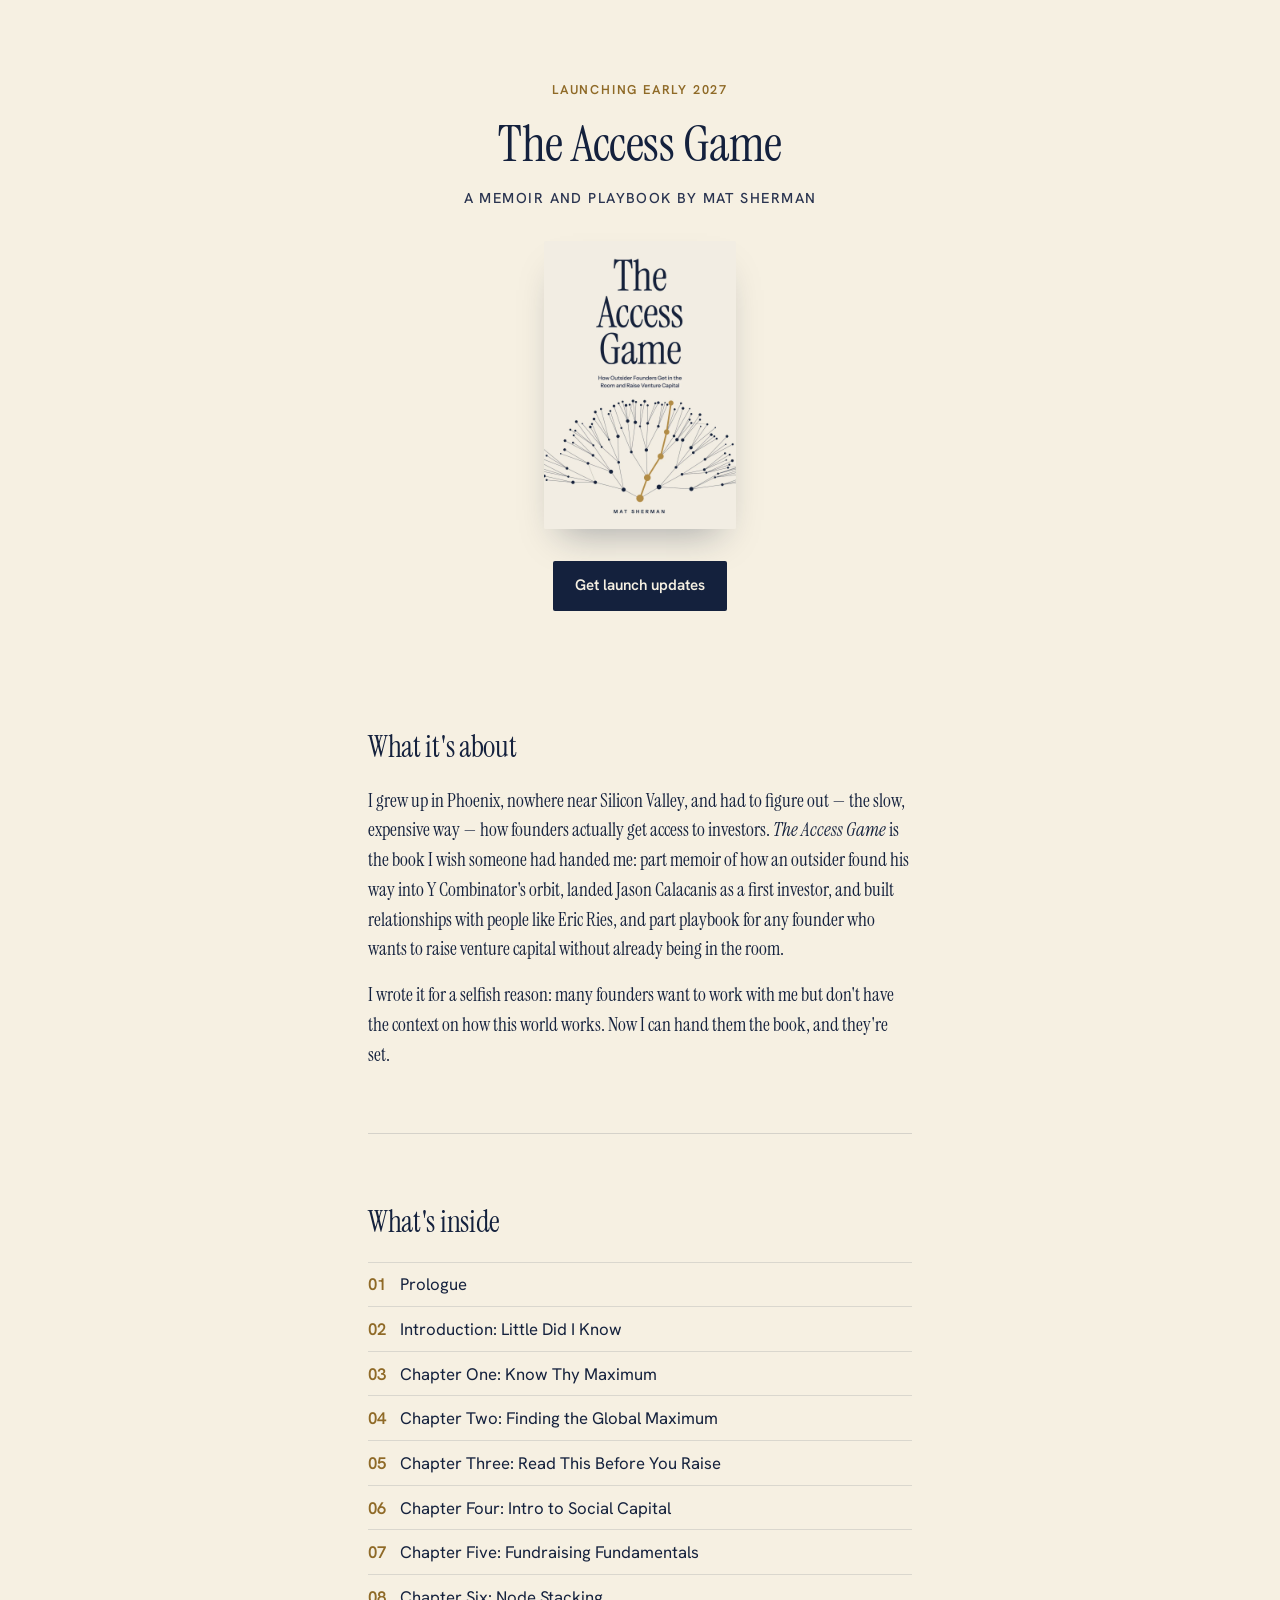
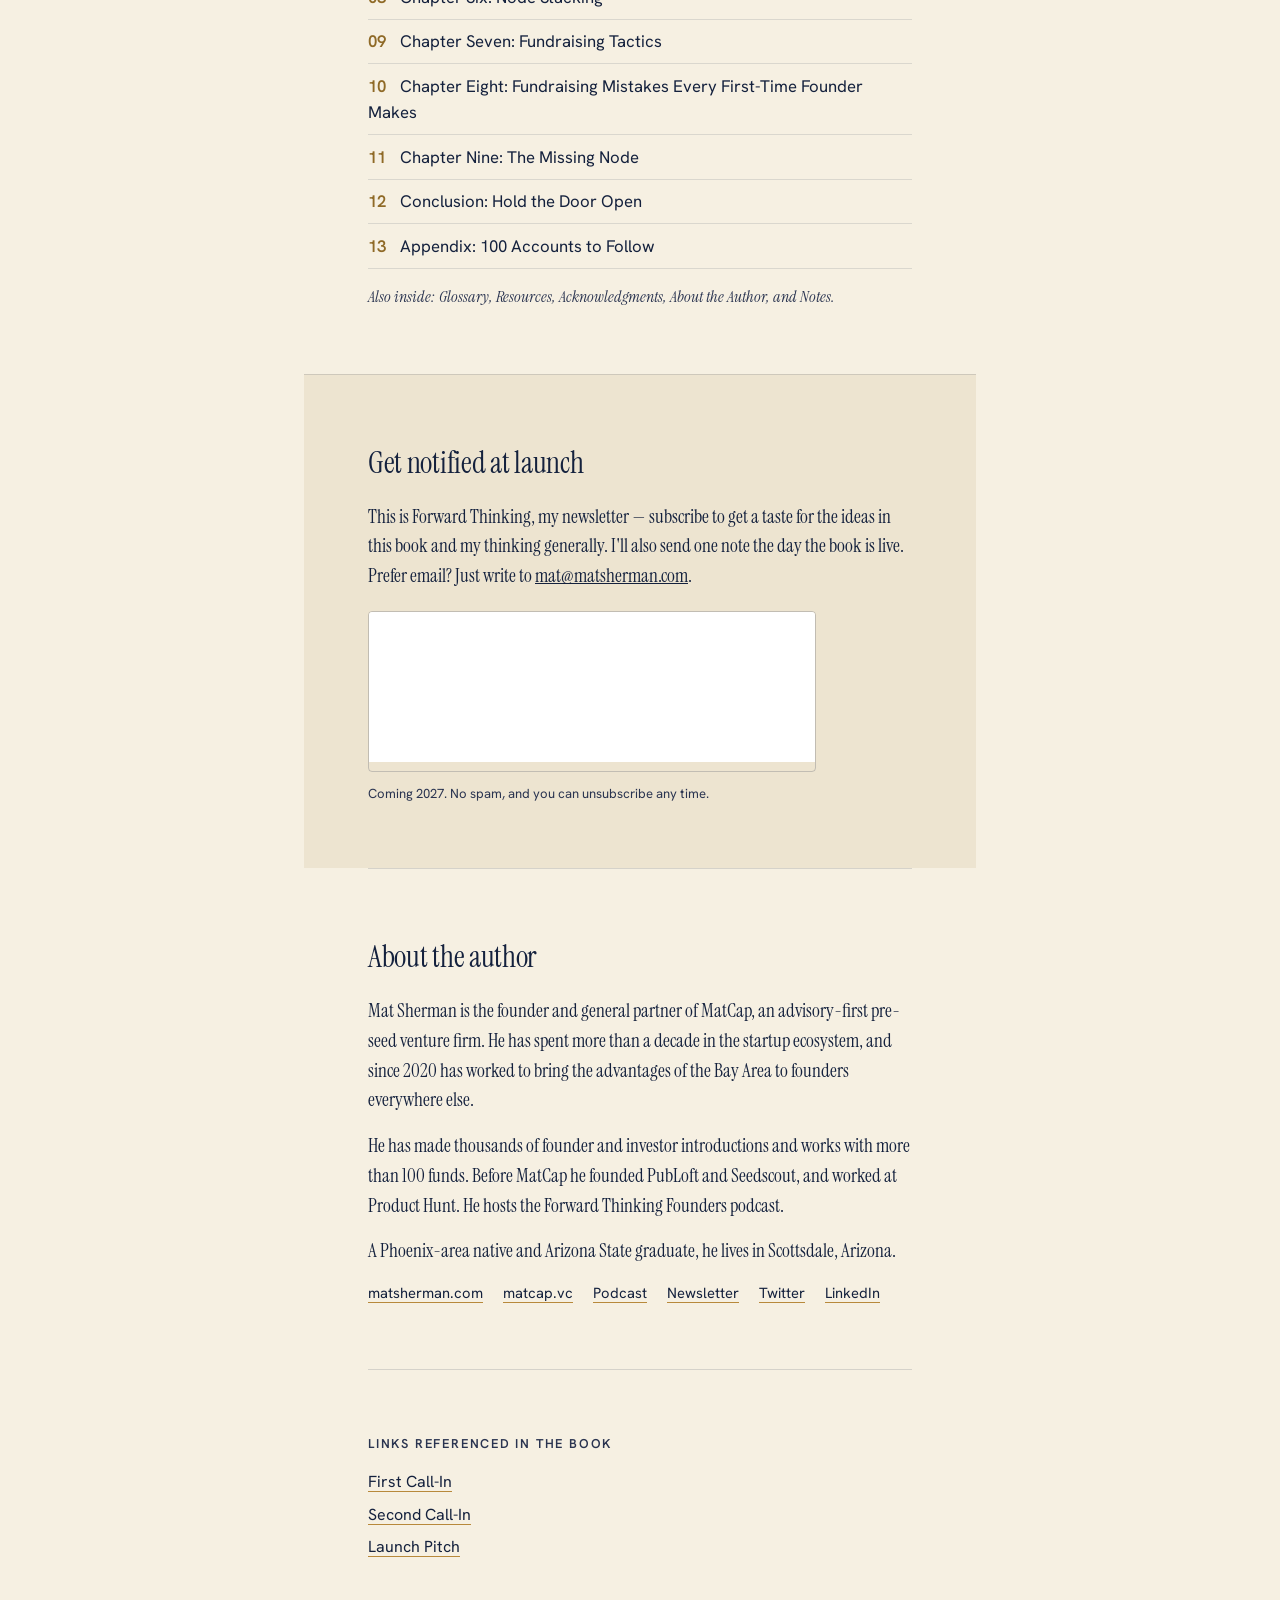
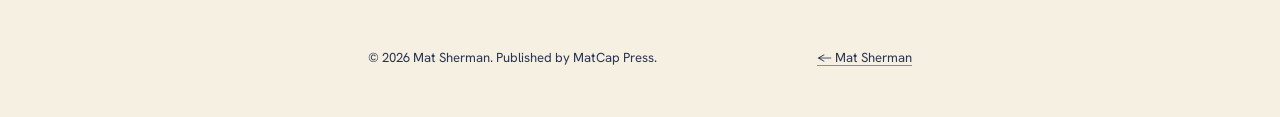
==== commit 35989721: "Simplify the book landing page Keeps the ivory/navy/gold palette and cover art but drops the full-bl" ====
--- a/book/index.html
+++ b/book/index.html
@@ -27,371 +27,241 @@
     --pad: clamp(1.5rem, 5vw, 5rem);
   }
   *, *::before, *::after { box-sizing: border-box; }
-  html { scroll-behavior: smooth; }
   body {
     margin: 0;
     background: var(--ivory);
     color: var(--navy);
     font-family: var(--serif);
-    font-size: 1.25rem;
+    font-size: 1.2rem;
     line-height: 1.55;
     -webkit-font-smoothing: antialiased;
   }
   a { color: inherit; }
   :focus-visible { outline: 2px solid var(--gold); outline-offset: 3px; }
-  .sr { position: absolute; width: 1px; height: 1px; overflow: hidden; clip: rect(0 0 0 0); white-space: nowrap; }
+  main { max-width: 42rem; margin: 0 auto; padding: 0 var(--pad); }
+  section { padding: clamp(2.5rem, 6vw, 4rem) 0; }
+  section + section { border-top: 1px solid rgba(20, 33, 61, 0.14); }
 
   /* Hero */
   .hero {
-    min-height: 100svh;
-    display: grid;
-    grid-template-columns: 1fr;
-    align-items: center;
-    padding: clamp(2rem, 6vw, 4rem) var(--pad);
-    gap: 1rem;
-    position: relative;
-    overflow: hidden;
-  }
-  .hero-text { position: relative; z-index: 2; }
+    max-width: 48rem;
+    margin: 0 auto;
+    padding: clamp(3rem, 8vw, 5rem) var(--pad) clamp(2rem, 5vw, 3rem);
+    text-align: center;
+  }
+  .eyebrow {
+    margin: 0 0 1rem;
+    font-family: var(--sans);
+    font-weight: 600;
+    font-size: 0.8rem;
+    letter-spacing: 0.14em;
+    text-transform: uppercase;
+    color: var(--gold-deep);
+  }
   h1 {
     margin: 0;
     font-weight: 400;
-    font-size: clamp(2.6rem, 5.6vw, 5rem);
-    line-height: 1.02;
-    letter-spacing: -0.02em;
-    max-width: 14ch;
+    font-size: clamp(2.2rem, 5vw, 3.2rem);
+    line-height: 1.08;
+    letter-spacing: -0.01em;
     color: var(--navy);
   }
-  .eyebrow {
-    margin: 0 0 1.25rem;
-    font-family: var(--sans);
-    font-weight: 600;
-    font-size: 0.85rem;
-    letter-spacing: 0.18em;
+  .author {
+    margin: 1rem 0 0;
+    font-family: var(--sans);
+    font-weight: 500;
+    font-size: 0.9rem;
+    letter-spacing: 0.1em;
     text-transform: uppercase;
-    color: var(--gold-deep);
-  }
-  .author {
-    margin: 2.25rem 0 0;
-    font-family: var(--sans);
-    font-weight: 500;
-    font-size: 0.95rem;
-    letter-spacing: 0.18em;
-    text-transform: uppercase;
-    color: var(--navy);
-  }
-  .author::before {
-    content: "";
+    color: var(--navy-soft);
+  }
+  .cover {
     display: block;
-    width: 3rem;
-    height: 2px;
-    background: var(--gold);
-    margin-bottom: 1.25rem;
-  }
-  .hero-cta { margin-top: 2.5rem; }
+    width: 12rem;
+    height: auto;
+    margin: 2rem auto 0;
+    border-radius: 2px;
+    box-shadow: 0 20px 36px -16px rgba(20, 33, 61, 0.35);
+  }
+  .hero-cta { margin-top: 2rem; }
   .btn {
     display: inline-block;
     font-family: var(--sans);
     font-weight: 600;
-    font-size: 1rem;
+    font-size: 0.95rem;
     text-decoration: none;
     background: var(--navy);
     color: var(--ivory);
     border: 0;
-    padding: 0.95rem 1.6rem;
+    padding: 0.8rem 1.4rem;
     border-radius: 2px;
     cursor: pointer;
     transition: background 0.2s;
   }
   .btn:hover { background: var(--gold-deep); }
 
-  .cover-wrap { position: relative; z-index: 1; justify-self: center; width: 100%; display: flex; justify-content: center; }
-  .cover {
-    display: block;
-    width: min(100%, 26rem, calc(78svh * 0.6667));
-    height: auto;
-    border-radius: 2px;
-    box-shadow: 0 34px 60px -24px rgba(20, 33, 61, 0.4), 0 10px 20px -8px rgba(20, 33, 61, 0.22);
-  }
-
-  @media (min-width: 900px) {
-    .hero { grid-template-columns: minmax(0, 1.1fr) minmax(0, 1fr); gap: clamp(2rem, 5vw, 5rem); }
-  }
-
-  /* Premise */
-  section { padding: clamp(4rem, 9vw, 8rem) var(--pad); }
-  .premise {
-    background: var(--navy);
-    color: var(--ivory);
-    text-align: center;
-  }
-  .premise p {
+  h2 {
+    margin: 0 0 1rem;
+    font-weight: 400;
+    font-size: clamp(1.5rem, 3vw, 1.9rem);
+    letter-spacing: -0.01em;
+  }
+  p { margin: 0 0 1rem; }
+  p:last-child { margin-bottom: 0; }
+
+  /* Contents */
+  .toc { list-style: none; margin: 0; padding: 0; counter-reset: toc; font-family: var(--sans); font-size: 1.05rem; }
+  .toc li {
+    counter-increment: toc;
+    padding: 0.55rem 0;
+    border-top: 1px solid rgba(20, 33, 61, 0.12);
+  }
+  .toc li:last-child { border-bottom: 1px solid rgba(20, 33, 61, 0.12); }
+  .toc li::before {
+    content: counter(toc, decimal-leading-zero);
+    color: var(--gold-deep);
+    font-weight: 600;
+    margin-right: 0.9rem;
+    font-variant-numeric: tabular-nums;
+  }
+  .also { margin-top: 1rem; font-style: italic; color: var(--navy-soft); font-size: 1rem; }
+
+  /* Signup */
+  .signup { background: var(--ivory-deep); margin: 0 calc(var(--pad) * -1); padding-left: var(--pad); padding-right: var(--pad); }
+  .embed-frame { max-width: 28rem; border-radius: 4px; overflow: hidden; border: 1px solid rgba(20, 33, 61, 0.2); margin-top: 1.25rem; }
+  .fine { margin-top: 0.75rem; font-family: var(--sans); font-size: 0.82rem; color: var(--navy-soft); }
+
+  /* Author */
+  .author-sec .links { font-family: var(--sans); font-size: 0.92rem; display: flex; flex-wrap: wrap; gap: 1.25rem; margin-top: 1rem; }
+  .author-sec .links a { text-decoration-color: var(--gold); text-underline-offset: 4px; }
+
+  /* QR-code links referenced in the book */
+  .qrlinks h2 {
+    font-family: var(--sans); font-weight: 600; font-size: 0.8rem;
+    letter-spacing: 0.14em; text-transform: uppercase; color: var(--navy-soft);
+  }
+  .qrlinks ul { list-style: none; margin: 0; padding: 0; font-family: var(--sans); font-size: 1rem; }
+  .qrlinks li + li { margin-top: 0.5rem; }
+  .qrlinks a { text-decoration-color: var(--gold); text-underline-offset: 4px; }
+
+  footer {
+    max-width: 42rem;
     margin: 0 auto;
-    max-width: 30ch;
-    font-size: clamp(1.9rem, 4.2vw, 3.4rem);
-    line-height: 1.15;
-    letter-spacing: -0.01em;
-  }
-  .premise p + p { margin-top: 1.6rem; color: #D8CDB0; }
-  .premise .gold { color: #D7AE62; font-style: italic; }
-
-  /* What the book covers */
-  .covers-inner { max-width: 70rem; margin: 0 auto; }
-  .covers-head { display: grid; gap: 1.5rem; margin-bottom: clamp(3rem, 6vw, 5.5rem); align-items: end; }
-  .covers-head h2 {
-    margin: 0; font-weight: 400;
-    font-size: clamp(3rem, 7vw, 6rem); line-height: 0.96; letter-spacing: -0.025em;
-  }
-  .covers-head .lede { margin: 0; max-width: 40ch; font-size: 1.3rem; color: var(--navy-soft); }
-  .parts { display: grid; gap: clamp(2.75rem, 5vw, 3.75rem); }
-  .part { display: grid; grid-template-columns: 5rem 1fr; column-gap: 1.5rem; row-gap: 0.75rem; align-items: start; }
-  .part svg { width: 100%; height: auto; grid-row: span 2; }
-  .part .chs { margin: 0 0 0.35rem; font-family: var(--sans); font-size: 0.85rem; font-weight: 500; letter-spacing: 0.02em; color: var(--gold-deep); }
-  .part h3 { margin: 0; font-weight: 400; font-size: clamp(1.8rem, 3.2vw, 2.5rem); line-height: 1.08; letter-spacing: -0.01em; }
-  .part-body { margin: 0; max-width: 54ch; color: var(--navy-soft); font-size: 1.2rem; }
-  @media (min-width: 800px) {
-    .covers-head { grid-template-columns: 1.15fr 1fr; gap: 4rem; }
-    .part { grid-template-columns: 7rem 19rem 1fr; column-gap: 2.5rem; }
-    .part svg { grid-row: auto; }
-    .part .part-body { padding-top: 0.2rem; }
-  }
-
-  /* Contents */
-  .contents { background: var(--ivory); padding-top: clamp(2rem, 4vw, 4rem); }
-  .contents-inner { max-width: 70rem; margin: 0 auto; }
-  .contents-head { display: flex; align-items: baseline; justify-content: space-between; gap: 1rem; margin-bottom: 2.5rem; }
-  .contents-head h2 { margin: 0; font-weight: 400; font-size: clamp(2.2rem, 4.5vw, 3.6rem); line-height: 1.05; letter-spacing: -0.015em; }
-  .toggle {
-    font-family: var(--sans); font-weight: 500; font-size: 0.9rem;
-    background: transparent; color: var(--navy);
-    border: 1px solid rgba(20, 33, 61, 0.35); border-radius: 2px;
-    padding: 0.55rem 1rem; cursor: pointer; transition: background 0.2s, color 0.2s;
-  }
-  .toggle:hover { background: var(--navy); color: var(--ivory); }
-
-  .toc { list-style: none; margin: 0; padding: 0 0 0 2.4rem; position: relative; }
-  .toc::before {
-    content: ""; position: absolute; left: 0.5rem; top: 1.9rem; bottom: 1.9rem; width: 2px;
-    background: linear-gradient(to bottom, var(--navy) 0, var(--gold) 55%, var(--gold) 100%);
-    opacity: 0.55;
-  }
-  .toc-row { position: relative; border-top: 1px solid rgba(20, 33, 61, 0.14); }
-  .toc-row:last-child { border-bottom: 1px solid rgba(20, 33, 61, 0.14); }
-  .toc-row::before {
-    content: ""; position: absolute; left: -2.4rem; top: 1.9rem; transform: translateY(-50%);
-    width: 1.05rem; height: 1.05rem; border-radius: 50%; background: var(--ivory);
-    border: 2px solid var(--navy); transition: background 0.25s, border-color 0.25s, transform 0.25s;
-  }
-  .toc-row:has(details[open])::before { background: var(--gold); border-color: var(--gold); transform: translateY(-50%) scale(1.15); }
-  .toc-row.plain::before { background: var(--navy); }
-
-  .toc summary, .toc-row.plain {
-    display: grid; grid-template-columns: 3.2rem 1fr auto auto; align-items: center; gap: 1rem;
-  }
-  .toc summary { list-style: none; cursor: pointer; padding: 1.1rem 0; }
-  .toc summary::-webkit-details-marker { display: none; }
-  .toc-row.plain { padding: 1.1rem 0; grid-template-columns: 3.2rem 1fr; }
-  .num { font-style: italic; font-size: 2.6rem; line-height: 1; color: var(--gold-deep); }
-  .ttl { font-size: clamp(1.45rem, 2.6vw, 2.15rem); line-height: 1.12; letter-spacing: -0.01em; }
-  .toc-row.plain .ttl { font-size: clamp(1.3rem, 2.2vw, 1.8rem); color: var(--navy-soft); }
-  .meta { font-family: var(--sans); font-size: 0.85rem; color: var(--navy-soft); white-space: nowrap; }
-  .plus { position: relative; width: 1.1rem; height: 1.1rem; }
-  .plus::before, .plus::after {
-    content: ""; position: absolute; left: 50%; top: 50%; background: var(--navy);
-    transition: transform 0.25s;
-  }
-  .plus::before { width: 100%; height: 2px; transform: translate(-50%, -50%); }
-  .plus::after { width: 2px; height: 100%; transform: translate(-50%, -50%); }
-  details[open] .plus::after { transform: translate(-50%, -50%) rotate(90deg); }
-  .toc summary:hover .ttl { color: var(--gold-deep); }
-
-  .subs {
-    list-style: none; margin: 0; padding: 0 0 1.6rem 4.2rem;
-    columns: 2; column-gap: 3rem;
-  }
-  .subs li {
-    break-inside: avoid; position: relative; padding: 0.3rem 0 0.3rem 1.25rem;
-    font-size: 1.15rem; line-height: 1.3; color: var(--navy-soft);
-  }
-  .subs li::before {
-    content: ""; position: absolute; left: 0; top: 0.95rem; width: 6px; height: 6px;
-    border-radius: 50%; background: var(--gold);
-  }
-  .also { margin: 1.75rem 0 0 2.4rem; font-style: italic; color: var(--navy-soft); font-size: 1.15rem; max-width: 50ch; }
-
-  @media (max-width: 700px) {
-    .toc { padding-left: 2rem; }
-    .toc-row::before { left: -2rem; width: 0.9rem; height: 0.9rem; }
-    .toc::before { left: 0.4rem; }
-    .toc summary { grid-template-columns: 2.2rem 1fr auto; gap: 0.75rem; }
-    .toc-row.plain { grid-template-columns: 2.2rem 1fr; gap: 0.75rem; }
-    .num { font-size: 1.9rem; }
-    .meta { display: none; }
-    .subs { columns: 1; padding-left: 3rem; }
-    .also { margin-left: 2rem; }
-    .contents-head { flex-direction: column; align-items: flex-start; }
-  }
-
-  /* Signup */
-  .signup { background: var(--ivory-deep); }
-  .signup-inner { max-width: 44rem; margin: 0 auto; }
-  .signup h2 { margin: 0 0 1rem; font-weight: 400; font-size: clamp(2.2rem, 4.5vw, 3.6rem); line-height: 1.05; letter-spacing: -0.015em; }
-  .signup .lede { margin: 0 0 2rem; color: var(--navy-soft); font-size: 1.2rem; max-width: 50ch; }
-  .embed-frame { max-width: 30rem; border-radius: 4px; overflow: hidden; border: 1px solid rgba(20, 33, 61, 0.2); }
-  .fine { margin: 1rem 0 0; font-family: var(--sans); font-size: 0.85rem; color: var(--navy-soft); }
-
-  /* Author */
-  .author-sec { max-width: 70rem; margin: 0 auto; display: grid; gap: 2rem; }
-  .author-sec h2 { margin: 0 0 0; font-weight: 400; font-size: clamp(2.2rem, 4.5vw, 3.6rem); line-height: 1.05; letter-spacing: -0.015em; }
-  .author-sec p { margin: 0 0 1.1rem; max-width: 52ch; }
-  .author-sec .links { font-family: var(--sans); font-size: 0.95rem; display: flex; flex-wrap: wrap; gap: 1.5rem; margin-top: 1.5rem; }
-  .author-sec .links a { text-decoration-color: var(--gold); text-underline-offset: 4px; text-decoration-thickness: 2px; }
-  @media (min-width: 800px) { .author-sec { grid-template-columns: 18rem 1fr; gap: 4rem; } }
-
-  /* QR-code links referenced in the book */
-  .qrlinks { background: var(--ivory); border-top: 1px solid rgba(20, 33, 61, 0.14); }
-  .qrlinks-inner { max-width: 44rem; margin: 0 auto; }
-  .qrlinks h2 {
-    margin: 0 0 1.5rem; font-family: var(--sans); font-weight: 600; font-size: 0.85rem;
-    letter-spacing: 0.18em; text-transform: uppercase; color: var(--navy-soft);
-  }
-  .qrlinks ul { list-style: none; margin: 0; padding: 0; font-family: var(--sans); font-size: 1.05rem; }
-  .qrlinks li + li { margin-top: 0.6rem; }
-  .qrlinks a { text-decoration-color: var(--gold); text-underline-offset: 4px; text-decoration-thickness: 2px; }
-
-  footer {
-    padding: 2rem var(--pad) 3rem;
-    font-family: var(--sans);
-    font-size: 0.85rem;
+    padding: 1.5rem var(--pad) 3rem;
+    font-family: var(--sans);
+    font-size: 0.82rem;
     color: var(--navy-soft);
-    border-top: 1px solid rgba(20, 33, 61, 0.15);
     display: flex;
     flex-wrap: wrap;
     gap: 0.5rem 1.5rem;
     justify-content: space-between;
   }
   footer a { text-decoration-color: var(--gold); text-underline-offset: 3px; }
-
-  @media (prefers-reduced-motion: reduce) {
-    html { scroll-behavior: auto; }
-    .toc-row::before, .plus::before, .plus::after { transition: none; }
-  }
 </style>
 </head>
 <body>
 
 <header class="hero">
-  <div class="hero-text">
-    <p class="eyebrow">Launching early 2027</p>
-    <h1><span class="sr">The Access Game: </span>How Outsider Founders Get in the Room and Raise Venture Capital</h1>
-    <p class="author">A memoir and playbook by Mat Sherman</p>
-    <div class="hero-cta"><a class="btn" href="#notify">Get launch updates</a></div>
-  </div>
-  <div class="cover-wrap">
-    <img class="cover" src="img/cover.webp" width="960" height="1440" alt="Cover of The Access Game by Mat Sherman: a gold path rising through a branching network of navy nodes on a cream background.">
-  </div>
+  <p class="eyebrow">Launching early 2027</p>
+  <h1>The Access Game</h1>
+  <p class="author">A memoir and playbook by Mat Sherman</p>
+  <img class="cover" src="img/cover.webp" width="960" height="1440" alt="Cover of The Access Game by Mat Sherman: a gold path rising through a branching network of navy nodes on a cream background.">
+  <div class="hero-cta"><a class="btn" href="#notify">Get launch updates</a></div>
 </header>
 
 <main>
-  <section class="premise" aria-label="About the book">
-    <p>I spent years building in Phoenix and hearing no from YC and the coastal funds.</p>
-    <p>The gap was never talent or traction. <span class="gold">It was access.</span></p>
-  </section>
-
-  <section class="covers" aria-labelledby="covers-h">
-    <div class="covers-inner">
-      <div class="covers-head">
-        <h2 id="covers-h">Context can be taught.</h2>
-        <p class="lede">Most of Silicon Valley&rsquo;s rules are unwritten. They get passed down through private group chats, apprenticeships, and insider institutions. This book translates them for founders who cannot text a tier-one investor today.</p>
-      </div>
-      <div class="parts">
-      <article class="part">
-        <svg viewBox="0 0 88 88" aria-hidden="true" focusable="false"><g stroke="#14213D" stroke-width="1.2" opacity="0.5" fill="none"><line x1="44.0" y1="44.0" x2="20.7" y2="65.4"/><line x1="44.0" y1="44.0" x2="47.6" y2="3.2"/></g><circle cx="44.0" cy="44.0" r="5.5" fill="#B8893B"/><circle cx="20.7" cy="65.4" r="3.3" fill="#14213D"/><circle cx="47.6" cy="3.2" r="4.0" fill="#14213D"/></svg>
-        <div class="part-head"><p class="chs">Chapters One and Two</p><h3>From Phoenix to the room</h3></div>
-        <p class="part-body">How a Phoenix native found Silicon Valley through the internet: a first startup, Y Combinator's early influence, landing Jason Calacanis as a first investor, and the company Eric Ries helped seed. It is optional reading, but it shows what moving inward actually takes.</p>
-      </article><article class="part">
-        <svg viewBox="0 0 88 88" aria-hidden="true" focusable="false"><g stroke="#14213D" stroke-width="1.2" opacity="0.5" fill="none"><line x1="44.0" y1="44.0" x2="26.8" y2="59.7"/><line x1="44.0" y1="44.0" x2="46.6" y2="14.9"/><line x1="44.0" y1="44.0" x2="64.6" y2="70.8"/><line x1="26.8" y1="59.7" x2="7.0" y2="37.4"/><line x1="46.6" y1="14.9" x2="78.6" y2="22.0"/></g><circle cx="44.0" cy="44.0" r="5.5" fill="#B8893B"/><circle cx="26.8" cy="59.7" r="3.3" fill="#14213D"/><circle cx="46.6" cy="14.9" r="4.0" fill="#14213D"/><circle cx="64.6" cy="70.8" r="2.6" fill="#14213D"/><circle cx="7.0" cy="37.4" r="3.3" fill="#14213D"/><circle cx="78.6" cy="22.0" r="4.0" fill="#14213D"/></svg>
-        <div class="part-head"><p class="chs">Chapters Three and Four</p><h3>The reality check</h3></div>
-        <p class="part-body">A warning before you start. The facts about raising venture capital are sobering, and proximity matters more than most founders admit. Then the real currency of tech, social capital: who knows you, who will vouch for you, and what every introduction costs.</p>
-      </article><article class="part">
-        <svg viewBox="0 0 88 88" aria-hidden="true" focusable="false"><g stroke="#14213D" stroke-width="1.2" opacity="0.5" fill="none"><line x1="44.0" y1="44.0" x2="29.0" y2="57.7"/><line x1="44.0" y1="44.0" x2="46.2" y2="19.1"/><line x1="44.0" y1="44.0" x2="61.4" y2="66.7"/><line x1="29.0" y1="57.7" x2="12.9" y2="38.5"/><line x1="29.0" y1="57.7" x2="34.5" y2="79.5"/><line x1="46.2" y1="19.1" x2="72.9" y2="25.6"/><line x1="46.2" y1="19.1" x2="26.1" y2="9.4"/><line x1="61.4" y1="66.7" x2="82.5" y2="58.1"/></g><circle cx="44.0" cy="44.0" r="5.5" fill="#B8893B"/><circle cx="29.0" cy="57.7" r="3.3" fill="#14213D"/><circle cx="46.2" cy="19.1" r="4.0" fill="#14213D"/><circle cx="61.4" cy="66.7" r="2.6" fill="#14213D"/><circle cx="12.9" cy="38.5" r="3.3" fill="#14213D"/><circle cx="72.9" cy="25.6" r="4.0" fill="#14213D"/><circle cx="34.5" cy="79.5" r="2.6" fill="#14213D"/><circle cx="26.1" cy="9.4" r="3.3" fill="#14213D"/><circle cx="82.5" cy="58.1" r="4.0" fill="#14213D"/></svg>
-        <div class="part-head"><p class="chs">Chapters Five and Six</p><h3>Before the raise</h3></div>
-        <p class="part-body">The fundamentals: whether to raise at all, how much, how to price it, SAFEs versus priced rounds, the one-liner and the deck. Then node stacking, a way to build a network of advocates through accelerators, events, Twitter, and time in SF.</p>
-      </article><article class="part">
-        <svg viewBox="0 0 88 88" aria-hidden="true" focusable="false"><g stroke="#14213D" stroke-width="1.2" opacity="0.5" fill="none"><line x1="44.0" y1="44.0" x2="30.6" y2="56.3"/><line x1="44.0" y1="44.0" x2="45.9" y2="22.0"/><line x1="44.0" y1="44.0" x2="59.2" y2="63.8"/><line x1="30.6" y1="56.3" x2="16.9" y2="39.2"/><line x1="30.6" y1="56.3" x2="35.8" y2="74.5"/><line x1="30.6" y1="56.3" x2="10.1" y2="58.0"/><line x1="45.9" y1="22.0" x2="69.0" y2="28.1"/><line x1="45.9" y1="22.0" x2="28.6" y2="14.3"/><line x1="45.9" y1="22.0" x2="60.2" y2="9.4"/><line x1="59.2" y1="63.8" x2="77.0" y2="56.1"/><line x1="59.2" y1="63.8" x2="55.9" y2="81.8"/><line x1="16.9" y1="39.2" x2="10.1" y2="58.0"/><line x1="16.9" y1="39.2" x2="8.5" y2="23.4"/><line x1="69.0" y1="28.1" x2="60.2" y2="9.4"/><line x1="35.8" y1="74.5" x2="55.9" y2="81.8"/><line x1="28.6" y1="14.3" x2="8.5" y2="23.4"/></g><circle cx="44.0" cy="44.0" r="5.5" fill="#B8893B"/><circle cx="30.6" cy="56.3" r="3.3" fill="#14213D"/><circle cx="45.9" cy="22.0" r="4.0" fill="#14213D"/><circle cx="59.2" cy="63.8" r="2.6" fill="#14213D"/><circle cx="16.9" cy="39.2" r="3.3" fill="#14213D"/><circle cx="69.0" cy="28.1" r="4.0" fill="#14213D"/><circle cx="35.8" cy="74.5" r="2.6" fill="#14213D"/><circle cx="28.6" cy="14.3" r="3.3" fill="#14213D"/><circle cx="77.0" cy="56.1" r="4.0" fill="#14213D"/><circle cx="10.1" cy="58.0" r="2.6" fill="#14213D"/><circle cx="60.2" cy="9.4" r="3.3" fill="#14213D"/><circle cx="55.9" cy="81.8" r="4.0" fill="#14213D"/><circle cx="8.5" cy="23.4" r="2.6" fill="#14213D"/></svg>
-        <div class="part-head"><p class="chs">Chapters Seven and Eight</p><h3>Running the raise</h3></div>
-        <p class="part-body">What to do and how to talk once you are in the middle of a process: mapping your network, managing intros, winning the meeting, getting the wire. Includes a one-year timeline from zero to a closed round, and the mistakes first-time founders make most often.</p>
-      </article><article class="part">
-        <svg viewBox="0 0 88 88" aria-hidden="true" focusable="false"><g stroke="#14213D" stroke-width="1.2" opacity="0.5" fill="none"><line x1="44.0" y1="44.0" x2="31.8" y2="55.2"/><line x1="44.0" y1="44.0" x2="45.7" y2="24.4"/><line x1="44.0" y1="44.0" x2="57.4" y2="61.5"/><line x1="31.8" y1="55.2" x2="20.3" y2="39.8"/><line x1="31.8" y1="55.2" x2="36.9" y2="70.5"/><line x1="31.8" y1="55.2" x2="14.8" y2="56.1"/><line x1="45.7" y1="24.4" x2="65.8" y2="30.1"/><line x1="45.7" y1="24.4" x2="30.7" y2="18.3"/><line x1="45.7" y1="24.4" x2="57.9" y2="14.2"/><line x1="45.7" y1="24.4" x2="39.1" y2="6.1"/><line x1="57.4" y1="61.5" x2="36.9" y2="70.5"/><line x1="57.4" y1="61.5" x2="72.5" y2="54.4"/><line x1="57.4" y1="61.5" x2="54.2" y2="76.5"/><line x1="57.4" y1="61.5" x2="74.0" y2="69.2"/><line x1="20.3" y1="39.8" x2="30.7" y2="18.3"/><line x1="20.3" y1="39.8" x2="14.8" y2="56.1"/><line x1="20.3" y1="39.8" x2="13.6" y2="26.4"/><line x1="20.3" y1="39.8" x2="3.9" y2="45.7"/><line x1="65.8" y1="30.1" x2="57.9" y2="14.2"/><line x1="65.8" y1="30.1" x2="79.4" y2="36.2"/><line x1="65.8" y1="30.1" x2="73.1" y2="15.1"/><line x1="36.9" y1="70.5" x2="54.2" y2="76.5"/><line x1="36.9" y1="70.5" x2="22.6" y2="74.4"/><line x1="30.7" y1="18.3" x2="13.6" y2="26.4"/><line x1="30.7" y1="18.3" x2="39.1" y2="6.1"/><line x1="72.5" y1="54.4" x2="79.4" y2="36.2"/><line x1="72.5" y1="54.4" x2="74.0" y2="69.2"/><line x1="14.8" y1="56.1" x2="22.6" y2="74.4"/><line x1="14.8" y1="56.1" x2="3.9" y2="45.7"/><line x1="57.9" y1="14.2" x2="73.1" y2="15.1"/></g><circle cx="44.0" cy="44.0" r="5.5" fill="#B8893B"/><circle cx="31.8" cy="55.2" r="3.3" fill="#14213D"/><circle cx="45.7" cy="24.4" r="4.0" fill="#14213D"/><circle cx="57.4" cy="61.5" r="2.6" fill="#14213D"/><circle cx="20.3" cy="39.8" r="3.3" fill="#14213D"/><circle cx="65.8" cy="30.1" r="4.0" fill="#14213D"/><circle cx="36.9" cy="70.5" r="2.6" fill="#14213D"/><circle cx="30.7" cy="18.3" r="3.3" fill="#14213D"/><circle cx="72.5" cy="54.4" r="4.0" fill="#14213D"/><circle cx="14.8" cy="56.1" r="2.6" fill="#14213D"/><circle cx="57.9" cy="14.2" r="3.3" fill="#14213D"/><circle cx="54.2" cy="76.5" r="4.0" fill="#14213D"/><circle cx="13.6" cy="26.4" r="2.6" fill="#14213D"/><circle cx="79.4" cy="36.2" r="3.3" fill="#14213D"/><circle cx="22.6" cy="74.4" r="4.0" fill="#14213D"/><circle cx="39.1" cy="6.1" r="2.6" fill="#14213D"/><circle cx="74.0" cy="69.2" r="3.3" fill="#14213D"/><circle cx="3.9" cy="45.7" r="4.0" fill="#14213D"/><circle cx="73.1" cy="15.1" r="2.6" fill="#14213D"/></svg>
-        <div class="part-head"><p class="chs">Chapter Nine and the Conclusion</p><h3>The missing node</h3></div>
-        <p class="part-body">My take on what is actually broken about breaking in, why the obvious fixes did not work, and why I built MatCap the way I did. The book ends with a request: once you are in, hold the door open for the next outsider.</p>
-      </article>
-      </div>
+  <section id="about-book">
+    <h2>What it's about</h2>
+    <p>
+      I grew up in Phoenix, nowhere near Silicon Valley, and had to figure
+      out — the slow, expensive way — how founders actually get access to
+      investors. <em>The Access Game</em> is the book I wish someone had
+      handed me: part memoir of how an outsider found his way into Y
+      Combinator's orbit, landed Jason Calacanis as a first investor, and
+      built relationships with people like Eric Ries, and part playbook for
+      any founder who wants to raise venture capital without already being
+      in the room.
+    </p>
+    <p>
+      I wrote it for a selfish reason: many founders want to work with me
+      but don't have the context on how this world works. Now I can hand
+      them the book, and they're set.
+    </p>
+  </section>
+
+  <section id="toc">
+    <h2>What's inside</h2>
+    <ol class="toc">
+      <li>Prologue</li>
+      <li>Introduction: Little Did I Know</li>
+      <li>Chapter One: Know Thy Maximum</li>
+      <li>Chapter Two: Finding the Global Maximum</li>
+      <li>Chapter Three: Read This Before You Raise</li>
+      <li>Chapter Four: Intro to Social Capital</li>
+      <li>Chapter Five: Fundraising Fundamentals</li>
+      <li>Chapter Six: Node Stacking</li>
+      <li>Chapter Seven: Fundraising Tactics</li>
+      <li>Chapter Eight: Fundraising Mistakes Every First-Time Founder Makes</li>
+      <li>Chapter Nine: The Missing Node</li>
+      <li>Conclusion: Hold the Door Open</li>
+      <li>Appendix: 100 Accounts to Follow</li>
+    </ol>
+    <p class="also">Also inside: Glossary, Resources, Acknowledgments, About the Author, and Notes.</p>
+  </section>
+
+  <section id="notify" class="signup">
+    <h2>Get notified at launch</h2>
+    <p>
+      This is Forward Thinking, my newsletter — subscribe to get a taste
+      for the ideas in this book and my thinking generally. I'll also send
+      one note the day the book is live. Prefer email? Just write to
+      <a href="mailto:mat@matsherman.com?subject=Notify%20me%20when%20The%20Access%20Game%20launches">mat@matsherman.com</a>.
+    </p>
+    <div class="embed-frame">
+      <iframe
+        src="https://forwardthinking.substack.com/embed"
+        width="100%"
+        height="150"
+        style="border:0; background:white;"
+        frameborder="0"
+        scrolling="no">
+      </iframe>
     </div>
-  </section>
-
-  <section class="contents" id="contents" aria-labelledby="contents-h">
-    <div class="contents-inner">
-      <div class="contents-head">
-        <h2 id="contents-h">Contents</h2>
-        <button type="button" class="toggle" id="toc-toggle" aria-pressed="false">Expand all</button>
-      </div>
-      <ol class="toc">
-        <li class="toc-row plain"><span class="num" aria-hidden="true"></span><span class="ttl">Prologue</span></li><li class="toc-row"><details><summary><span class="num" aria-hidden="true"></span><span class="ttl">Introduction: Little Did I Know</span><span class="meta">4 sections</span><span class="plus" aria-hidden="true"></span></summary><ul class="subs"><li>Why Me</li><li>How This Book Is Structured</li><li>Don't Skip Ahead</li><li>This Book Is a Time Stamp</li></ul></details></li><li class="toc-row"><details><summary><span class="num" aria-hidden="true">1</span><span class="ttl"><span class="sr">Chapter One: </span>Know Thy Maximum</span><span class="meta">6 sections</span><span class="plus" aria-hidden="true"></span></summary><ul class="subs"><li>Seek the Global Maximum</li><li>Starting From Phoenix</li><li>My First Startup Idea</li><li>Y Combinator's Early Influence</li><li>Down the Rabbit Hole</li><li>My Second College Startup: Schmooz</li></ul></details></li><li class="toc-row"><details><summary><span class="num" aria-hidden="true">2</span><span class="ttl"><span class="sr">Chapter Two: </span>Finding the Global Maximum</span><span class="meta">13 sections</span><span class="plus" aria-hidden="true"></span></summary><ul class="subs"><li>Quitting My Job</li><li>Getting My First Customers</li><li>Bringing Y Combinator to Arizona</li><li>Lightning in a Bottle</li><li>Startup School and Pioneer</li><li>Landing Jason Calacanis as My First Investor</li><li>Silicon Valley Royalty</li><li>How to Burn $100,000</li><li>Slipping Through YC's Window</li><li>The Invisible Scout</li><li>Prenda and COVID</li><li>Learning From Eric</li><li>Seedscout</li></ul></details></li><li class="toc-row"><details><summary><span class="num" aria-hidden="true">3</span><span class="ttl"><span class="sr">Chapter Three: </span>Read This Before You Raise</span><span class="meta">6 sections</span><span class="plus" aria-hidden="true"></span></summary><ul class="subs"><li>Your First Warning</li><li>Profitability Is Not a Strategy</li><li>The Paradox of Conforming (and Standing Out)</li><li>Proximity Is King</li><li>The Best Time to Plant a Seed Was Ten Years Ago&hellip;</li><li>Don't Hate the Player (or the Game)</li></ul></details></li><li class="toc-row"><details><summary><span class="num" aria-hidden="true">4</span><span class="ttl"><span class="sr">Chapter Four: </span>Intro to Social Capital</span><span class="meta">8 sections</span><span class="plus" aria-hidden="true"></span></summary><ul class="subs"><li>The PayPal Mafia</li><li>The Outsider Tax</li><li>Don't Be a Project</li><li>The Anatomy of an Introduction</li><li>Not All Intros Are Created Equal</li><li>Every Intro Costs Social Capital</li><li>When Direct Outreach Is Okay</li><li>You Are a Pawn</li></ul></details></li><li class="toc-row"><details><summary><span class="num" aria-hidden="true">5</span><span class="ttl"><span class="sr">Chapter Five: </span>Fundraising Fundamentals</span><span class="meta">12 sections</span><span class="plus" aria-hidden="true"></span></summary><ul class="subs"><li>Should You Be Raising Money at All?</li><li>The Players: Angels and VCs</li><li>Understanding Rounds</li><li>Raising After You've Bootstrapped</li><li>What Happens When You Ignore Rounds</li><li>How Much Should You Raise?</li><li>How to Price Your Company</li><li>SAFEs, Convertible Notes, and Priced Rounds: How Do You Actually Raise?</li><li>AngelList, RUVs, and Syndicates</li><li>Create a Good One-Liner</li><li>Get a Well-Designed Pitch Deck</li><li>The Components of a Great Deck</li></ul></details></li><li class="toc-row"><details><summary><span class="num" aria-hidden="true">6</span><span class="ttl"><span class="sr">Chapter Six: </span>Node Stacking</span><span class="meta">8 sections</span><span class="plus" aria-hidden="true"></span></summary><ul class="subs"><li>Accelerators and Programs</li><li>Events</li><li>Twitter</li><li>Build a Media Asset</li><li>Spend Time in SF</li><li>Work Somewhere That Compounds</li><li>Turn Contacts Into Nodes</li><li>When You're Ready to Raise Money</li></ul></details></li><li class="toc-row"><details><summary><span class="num" aria-hidden="true">7</span><span class="ttl"><span class="sr">Chapter Seven: </span>Fundraising Tactics</span><span class="meta">8 sections</span><span class="plus" aria-hidden="true"></span></summary><ul class="subs"><li>Mapping Your Network and Making the Ask</li><li>Managing Intros</li><li>Winning the Meeting</li><li>Getting the Wire</li><li>Keep the Pressure On</li><li>Closing the Round</li><li>Zero to Closed: A One-Year Timeline</li><li>When the Raise Stalls</li></ul></details></li><li class="toc-row"><details><summary><span class="num" aria-hidden="true">8</span><span class="ttl"><span class="sr">Chapter Eight: </span>Fundraising Mistakes Every First-Time Founder Makes</span><span class="meta">10 sections</span><span class="plus" aria-hidden="true"></span></summary><ul class="subs"><li>Setting Arbitrary Minimum Check Sizes</li><li>Holding Out for a Lead You Don't Need</li><li>Ignoring VCs' Ownership Targets</li><li>Taking More Money by Default</li><li>Stacking SAFEs Without Doing the Math</li><li>Making Traction the Headline</li><li>Asking Why When an Investor Says No</li><li>Bragging About a $0 CAC</li><li>Fudging the Numbers</li><li>Who's Telling You to Think Bigger, and Why?</li></ul></details></li><li class="toc-row"><details><summary><span class="num" aria-hidden="true">9</span><span class="ttl"><span class="sr">Chapter Nine: </span>The Missing Node</span><span class="meta">6 sections</span><span class="plus" aria-hidden="true"></span></summary><ul class="subs"><li>Access Is the Constraint</li><li>Why the System Works This Way</li><li>The Fixes That Didn't Fix It</li><li>The Capital Paradox</li><li>A Social Capital Bank for Outsiders</li><li>Why MatCap Is Built This Way</li></ul></details></li><li class="toc-row plain"><span class="num" aria-hidden="true"></span><span class="ttl">Conclusion: Hold the Door Open</span></li><li class="toc-row plain"><span class="num" aria-hidden="true"></span><span class="ttl">Appendix: 100 Accounts to Follow</span></li>
-      </ol>
-      <p class="also">Also inside: Glossary, Resources, Acknowledgments, About the Author, and Notes.</p>
+    <p class="fine">Coming 2027. No spam, and you can unsubscribe any time.</p>
+  </section>
+
+  <section id="author" class="author-sec">
+    <h2>About the author</h2>
+    <p>
+      Mat Sherman is the founder and general partner of MatCap, an
+      advisory-first pre-seed venture firm. He has spent more than a decade
+      in the startup ecosystem, and since 2020 has worked to bring the
+      advantages of the Bay Area to founders everywhere else.
+    </p>
+    <p>
+      He has made thousands of founder and investor introductions and works
+      with more than 100 funds. Before MatCap he founded PubLoft and
+      Seedscout, and worked at Product Hunt. He hosts the Forward Thinking
+      Founders podcast.
+    </p>
+    <p>A Phoenix-area native and Arizona State graduate, he lives in Scottsdale, Arizona.</p>
+    <div class="links">
+      <a href="/">matsherman.com</a>
+      <a href="https://www.matcap.vc">matcap.vc</a>
+      <a href="https://ftf.matsherman.com">Podcast</a>
+      <a href="https://forwardthinking.substack.com">Newsletter</a>
+      <a href="https://x.com/mat_Sherman">Twitter</a>
+      <a href="https://www.linkedin.com/in/matsherman/">LinkedIn</a>
     </div>
   </section>
 
-  <section class="signup" id="notify" aria-labelledby="notify-h">
-    <div class="signup-inner">
-      <h2 id="notify-h">Get notified at launch</h2>
-      <p class="lede">
-        This is Forward Thinking, my newsletter — subscribe to get a taste
-        for the ideas in this book and my thinking generally. I'll also send
-        one note the day the book is live. Prefer email? Just write to
-        <a href="mailto:mat@matsherman.com?subject=Notify%20me%20when%20The%20Access%20Game%20launches">mat@matsherman.com</a>.
-      </p>
-      <div class="embed-frame">
-        <iframe
-          src="https://forwardthinking.substack.com/embed"
-          width="100%"
-          height="150"
-          style="border:0; background:white;"
-          frameborder="0"
-          scrolling="no">
-        </iframe>
-      </div>
-      <p class="fine">Coming 2027. No spam, and you can unsubscribe any time.</p>
-    </div>
-  </section>
-
-  <section class="author-sec" aria-labelledby="author-h">
-    <h2 id="author-h">About the author</h2>
-    <div>
-      <p>Mat Sherman is the founder and general partner of MatCap, an advisory-first pre-seed venture firm. He has spent more than a decade in the startup ecosystem, and since 2020 has worked to bring the advantages of the Bay Area to founders everywhere else.</p>
-      <p>He has made thousands of founder and investor introductions and works with more than 100 funds. Before MatCap he founded PubLoft and Seedscout, and worked at Product Hunt. He hosts the Forward Thinking Founders podcast.</p>
-      <p>A Phoenix-area native and Arizona State graduate, he lives in Scottsdale, Arizona.</p>
-      <div class="links">
-        <a href="/">matsherman.com</a>
-        <a href="https://www.matcap.vc">matcap.vc</a>
-        <a href="https://ftf.matsherman.com">Podcast</a>
-        <a href="https://forwardthinking.substack.com">Newsletter</a>
-        <a href="https://x.com/mat_Sherman">Twitter</a>
-        <a href="https://www.linkedin.com/in/matsherman/">LinkedIn</a>
-      </div>
-    </div>
-  </section>
-
-  <section class="qrlinks" aria-labelledby="qrlinks-h">
-    <div class="qrlinks-inner">
-      <h2 id="qrlinks-h">Links referenced in the book</h2>
-      <ul>
-        <li><a href="/book/first-call-in">First Call-In</a></li>
-        <li><a href="/book/second-call-in">Second Call-In</a></li>
-        <li><a href="/book/launch-pitch">Launch Pitch</a></li>
-      </ul>
-    </div>
+  <section id="links" class="qrlinks">
+    <h2>Links referenced in the book</h2>
+    <ul>
+      <li><a href="/book/first-call-in">First Call-In</a></li>
+      <li><a href="/book/second-call-in">Second Call-In</a></li>
+      <li><a href="/book/launch-pitch">Launch Pitch</a></li>
+    </ul>
   </section>
 </main>
 
@@ -400,24 +270,5 @@
   <a href="/">&larr; Mat Sherman</a>
 </footer>
 
-<script>
-(function () {
-  var btn = document.getElementById("toc-toggle");
-  if (!btn) return;
-  var all = document.querySelectorAll(".toc details");
-  function sync() {
-    var allOpen = Array.prototype.every.call(all, function (d) { return d.open; });
-    btn.textContent = allOpen ? "Collapse all" : "Expand all";
-    btn.setAttribute("aria-pressed", allOpen ? "true" : "false");
-  }
-  btn.addEventListener("click", function () {
-    var allOpen = Array.prototype.every.call(all, function (d) { return d.open; });
-    Array.prototype.forEach.call(all, function (d) { d.open = !allOpen; });
-    sync();
-  });
-  Array.prototype.forEach.call(all, function (d) { d.addEventListener("toggle", sync); });
-  sync();
-})();
-</script>
 </body>
 </html>
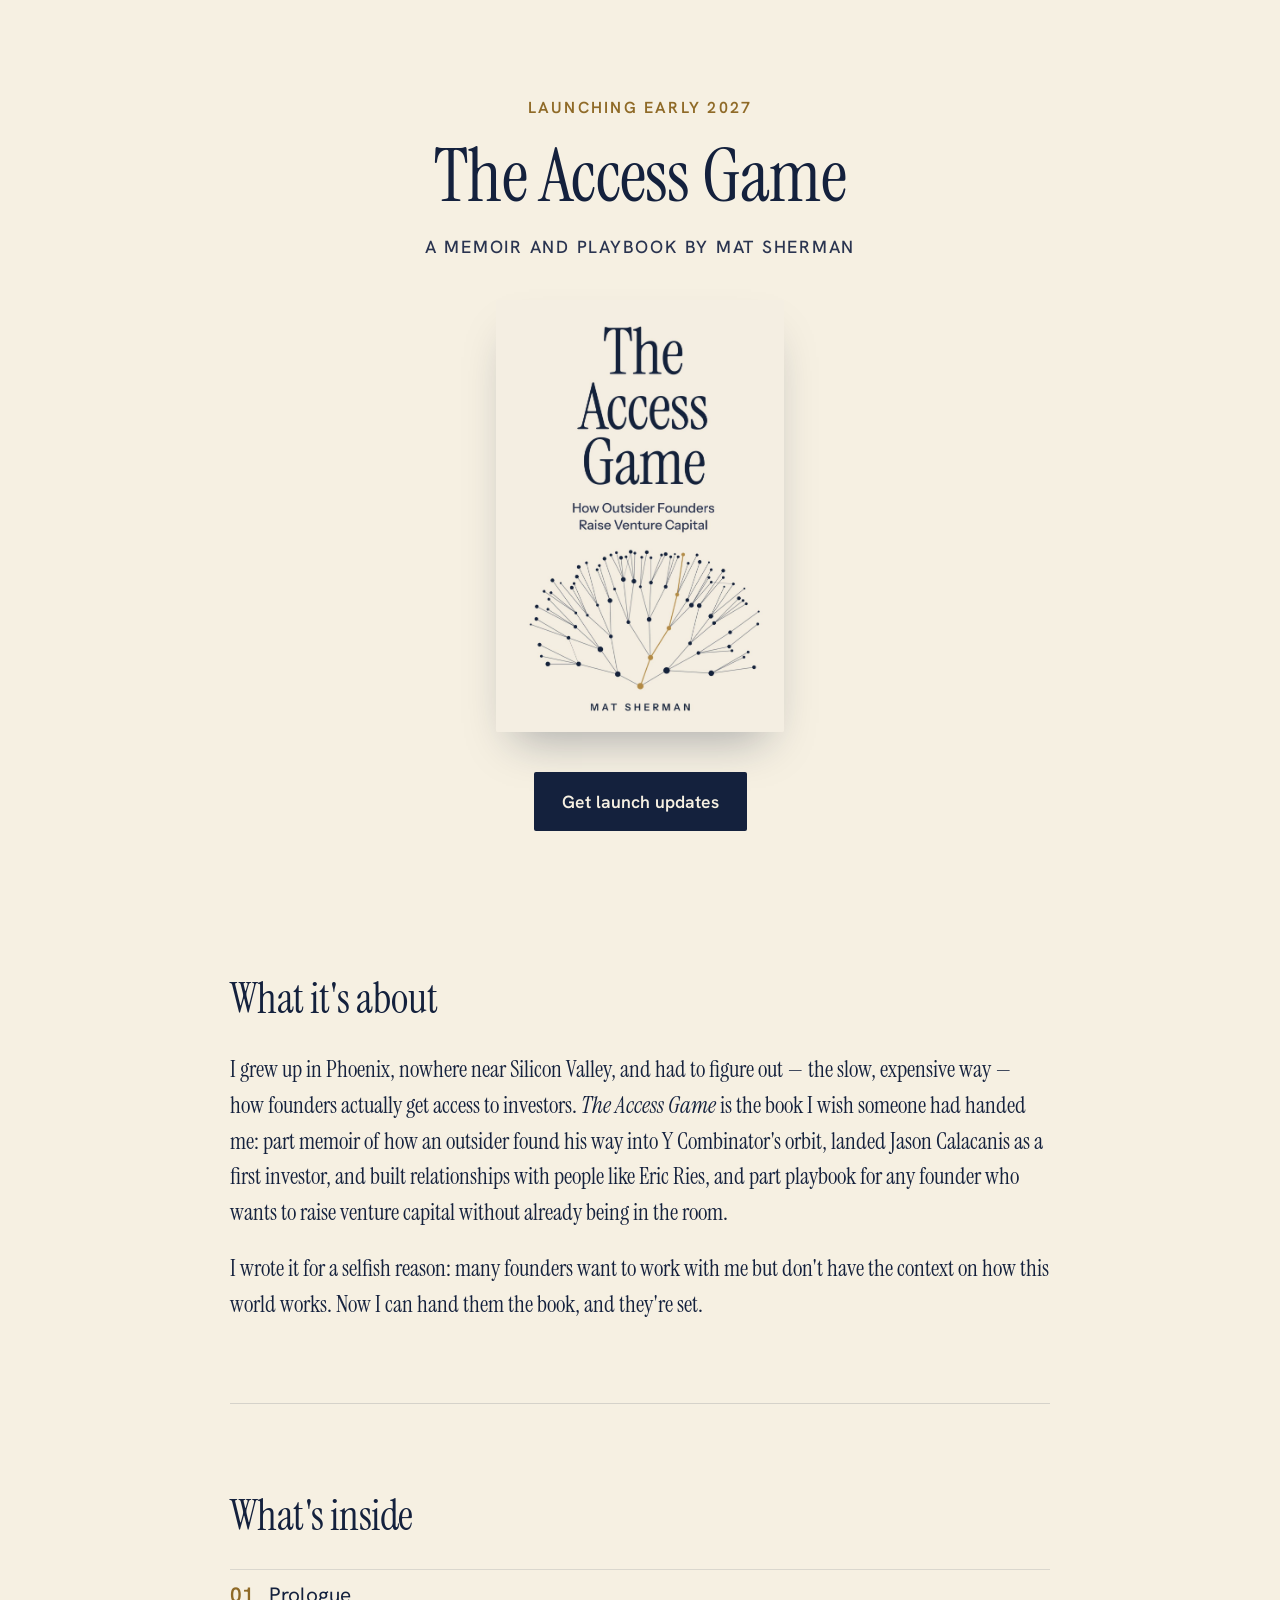
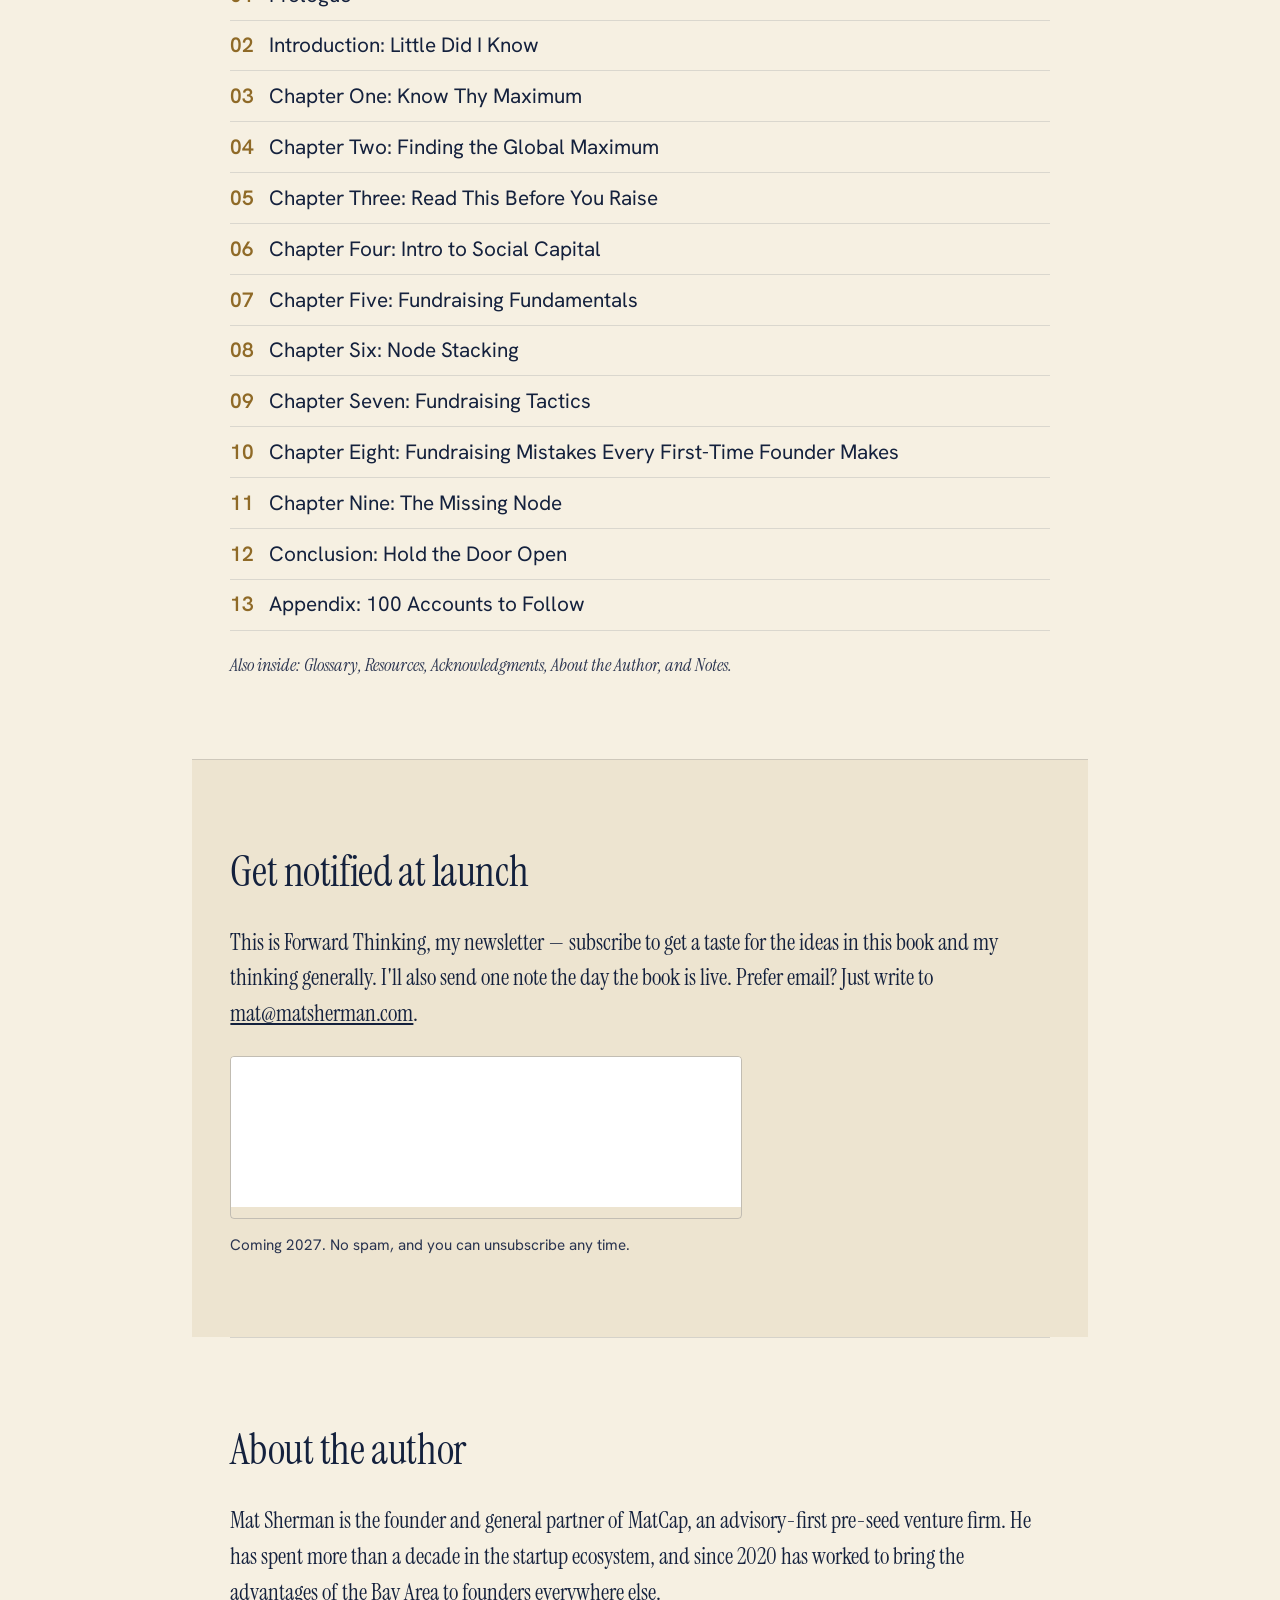
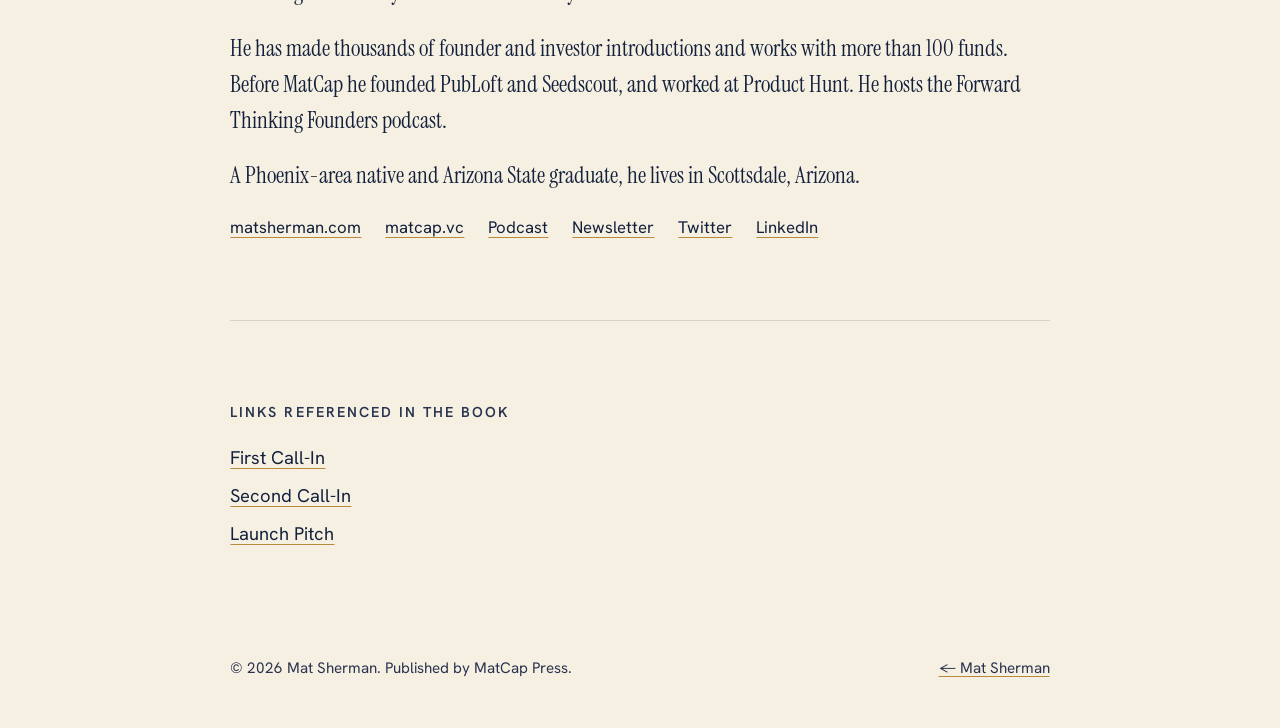
==== commit ed27ddf8: "Scale up type/spacing and swap in the final cover art Bumped base font size, headline size, cover wi" ====
--- a/book/index.html
+++ b/book/index.html
@@ -8,7 +8,7 @@
 <meta property="og:title" content="The Access Game by Mat Sherman">
 <meta property="og:description" content="How Outsider Founders Get in the Room and Raise Venture Capital.">
 <meta property="og:type" content="book">
-<meta property="og:image" content="https://matsherman.com/book/img/cover.webp">
+<meta property="og:image" content="https://matsherman.com/book/img/cover.jpg">
 <meta name="twitter:card" content="summary_large_image">
 <meta name="theme-color" content="#F6F0E2">
 <link rel="preconnect" href="https://fonts.googleapis.com">
@@ -24,7 +24,7 @@
     --gold-deep: #8F6A27;
     --serif: "Instrument Serif", "Iowan Old Style", Georgia, serif;
     --sans: "Hanken Grotesk", system-ui, -apple-system, "Segoe UI", sans-serif;
-    --pad: clamp(1.5rem, 5vw, 5rem);
+    --pad: clamp(1.25rem, 3vw, 2.5rem);
   }
   *, *::before, *::after { box-sizing: border-box; }
   body {
@@ -32,28 +32,28 @@
     background: var(--ivory);
     color: var(--navy);
     font-family: var(--serif);
-    font-size: 1.2rem;
+    font-size: 1.45rem;
     line-height: 1.55;
     -webkit-font-smoothing: antialiased;
   }
   a { color: inherit; }
   :focus-visible { outline: 2px solid var(--gold); outline-offset: 3px; }
-  main { max-width: 42rem; margin: 0 auto; padding: 0 var(--pad); }
-  section { padding: clamp(2.5rem, 6vw, 4rem) 0; }
+  main { max-width: 56rem; margin: 0 auto; padding: 0 var(--pad); }
+  section { padding: clamp(3rem, 7vw, 5rem) 0; }
   section + section { border-top: 1px solid rgba(20, 33, 61, 0.14); }
 
   /* Hero */
   .hero {
-    max-width: 48rem;
+    max-width: 62rem;
     margin: 0 auto;
-    padding: clamp(3rem, 8vw, 5rem) var(--pad) clamp(2rem, 5vw, 3rem);
+    padding: clamp(3.5rem, 9vw, 6rem) var(--pad) clamp(2.5rem, 6vw, 3.5rem);
     text-align: center;
   }
   .eyebrow {
-    margin: 0 0 1rem;
+    margin: 0 0 1.1rem;
     font-family: var(--sans);
     font-weight: 600;
-    font-size: 0.8rem;
+    font-size: 1rem;
     letter-spacing: 0.14em;
     text-transform: uppercase;
     color: var(--gold-deep);
@@ -61,39 +61,39 @@
   h1 {
     margin: 0;
     font-weight: 400;
-    font-size: clamp(2.2rem, 5vw, 3.2rem);
-    line-height: 1.08;
+    font-size: clamp(3rem, 7vw, 4.6rem);
+    line-height: 1.04;
     letter-spacing: -0.01em;
     color: var(--navy);
   }
   .author {
-    margin: 1rem 0 0;
+    margin: 1.1rem 0 0;
     font-family: var(--sans);
     font-weight: 500;
-    font-size: 0.9rem;
+    font-size: 1.1rem;
     letter-spacing: 0.1em;
     text-transform: uppercase;
     color: var(--navy-soft);
   }
   .cover {
     display: block;
-    width: 12rem;
+    width: 18rem;
     height: auto;
-    margin: 2rem auto 0;
+    margin: 2.5rem auto 0;
     border-radius: 2px;
-    box-shadow: 0 20px 36px -16px rgba(20, 33, 61, 0.35);
-  }
-  .hero-cta { margin-top: 2rem; }
+    box-shadow: 0 24px 44px -18px rgba(20, 33, 61, 0.35);
+  }
+  .hero-cta { margin-top: 2.5rem; }
   .btn {
     display: inline-block;
     font-family: var(--sans);
     font-weight: 600;
-    font-size: 0.95rem;
+    font-size: 1.1rem;
     text-decoration: none;
     background: var(--navy);
     color: var(--ivory);
     border: 0;
-    padding: 0.8rem 1.4rem;
+    padding: 1rem 1.75rem;
     border-radius: 2px;
     cursor: pointer;
     transition: background 0.2s;
@@ -101,16 +101,16 @@
   .btn:hover { background: var(--gold-deep); }
 
   h2 {
-    margin: 0 0 1rem;
+    margin: 0 0 1.25rem;
     font-weight: 400;
-    font-size: clamp(1.5rem, 3vw, 1.9rem);
+    font-size: clamp(2.1rem, 4vw, 2.6rem);
     letter-spacing: -0.01em;
   }
-  p { margin: 0 0 1rem; }
+  p { margin: 0 0 1.25rem; }
   p:last-child { margin-bottom: 0; }
 
   /* Contents */
-  .toc { list-style: none; margin: 0; padding: 0; counter-reset: toc; font-family: var(--sans); font-size: 1.05rem; }
+  .toc { list-style: none; margin: 0; padding: 0; counter-reset: toc; font-family: var(--sans); font-size: 1.3rem; }
   .toc li {
     counter-increment: toc;
     padding: 0.55rem 0;
@@ -124,32 +124,32 @@
     margin-right: 0.9rem;
     font-variant-numeric: tabular-nums;
   }
-  .also { margin-top: 1rem; font-style: italic; color: var(--navy-soft); font-size: 1rem; }
+  .also { margin-top: 1.25rem; font-style: italic; color: var(--navy-soft); font-size: 1.15rem; }
 
   /* Signup */
   .signup { background: var(--ivory-deep); margin: 0 calc(var(--pad) * -1); padding-left: var(--pad); padding-right: var(--pad); }
-  .embed-frame { max-width: 28rem; border-radius: 4px; overflow: hidden; border: 1px solid rgba(20, 33, 61, 0.2); margin-top: 1.25rem; }
-  .fine { margin-top: 0.75rem; font-family: var(--sans); font-size: 0.82rem; color: var(--navy-soft); }
+  .embed-frame { max-width: 32rem; border-radius: 4px; overflow: hidden; border: 1px solid rgba(20, 33, 61, 0.2); margin-top: 1.5rem; }
+  .fine { margin-top: 0.9rem; font-family: var(--sans); font-size: 0.95rem; color: var(--navy-soft); }
 
   /* Author */
-  .author-sec .links { font-family: var(--sans); font-size: 0.92rem; display: flex; flex-wrap: wrap; gap: 1.25rem; margin-top: 1rem; }
+  .author-sec .links { font-family: var(--sans); font-size: 1.05rem; display: flex; flex-wrap: wrap; gap: 1.5rem; margin-top: 1.25rem; }
   .author-sec .links a { text-decoration-color: var(--gold); text-underline-offset: 4px; }
 
   /* QR-code links referenced in the book */
   .qrlinks h2 {
-    font-family: var(--sans); font-weight: 600; font-size: 0.8rem;
+    font-family: var(--sans); font-weight: 600; font-size: 0.9rem;
     letter-spacing: 0.14em; text-transform: uppercase; color: var(--navy-soft);
   }
-  .qrlinks ul { list-style: none; margin: 0; padding: 0; font-family: var(--sans); font-size: 1rem; }
-  .qrlinks li + li { margin-top: 0.5rem; }
+  .qrlinks ul { list-style: none; margin: 0; padding: 0; font-family: var(--sans); font-size: 1.15rem; }
+  .qrlinks li + li { margin-top: 0.6rem; }
   .qrlinks a { text-decoration-color: var(--gold); text-underline-offset: 4px; }
 
   footer {
-    max-width: 42rem;
+    max-width: 56rem;
     margin: 0 auto;
-    padding: 1.5rem var(--pad) 3rem;
-    font-family: var(--sans);
-    font-size: 0.82rem;
+    padding: 1.75rem var(--pad) 3rem;
+    font-family: var(--sans);
+    font-size: 0.95rem;
     color: var(--navy-soft);
     display: flex;
     flex-wrap: wrap;
@@ -165,7 +165,7 @@
   <p class="eyebrow">Launching early 2027</p>
   <h1>The Access Game</h1>
   <p class="author">A memoir and playbook by Mat Sherman</p>
-  <img class="cover" src="img/cover.webp" width="960" height="1440" alt="Cover of The Access Game by Mat Sherman: a gold path rising through a branching network of navy nodes on a cream background.">
+  <img class="cover" src="img/cover.jpg" width="1333" height="2000" alt="Cover of The Access Game by Mat Sherman: How Outsider Founders Raise Venture Capital, with a gold path rising through a branching network of navy nodes on a cream background.">
   <div class="hero-cta"><a class="btn" href="#notify">Get launch updates</a></div>
 </header>
 
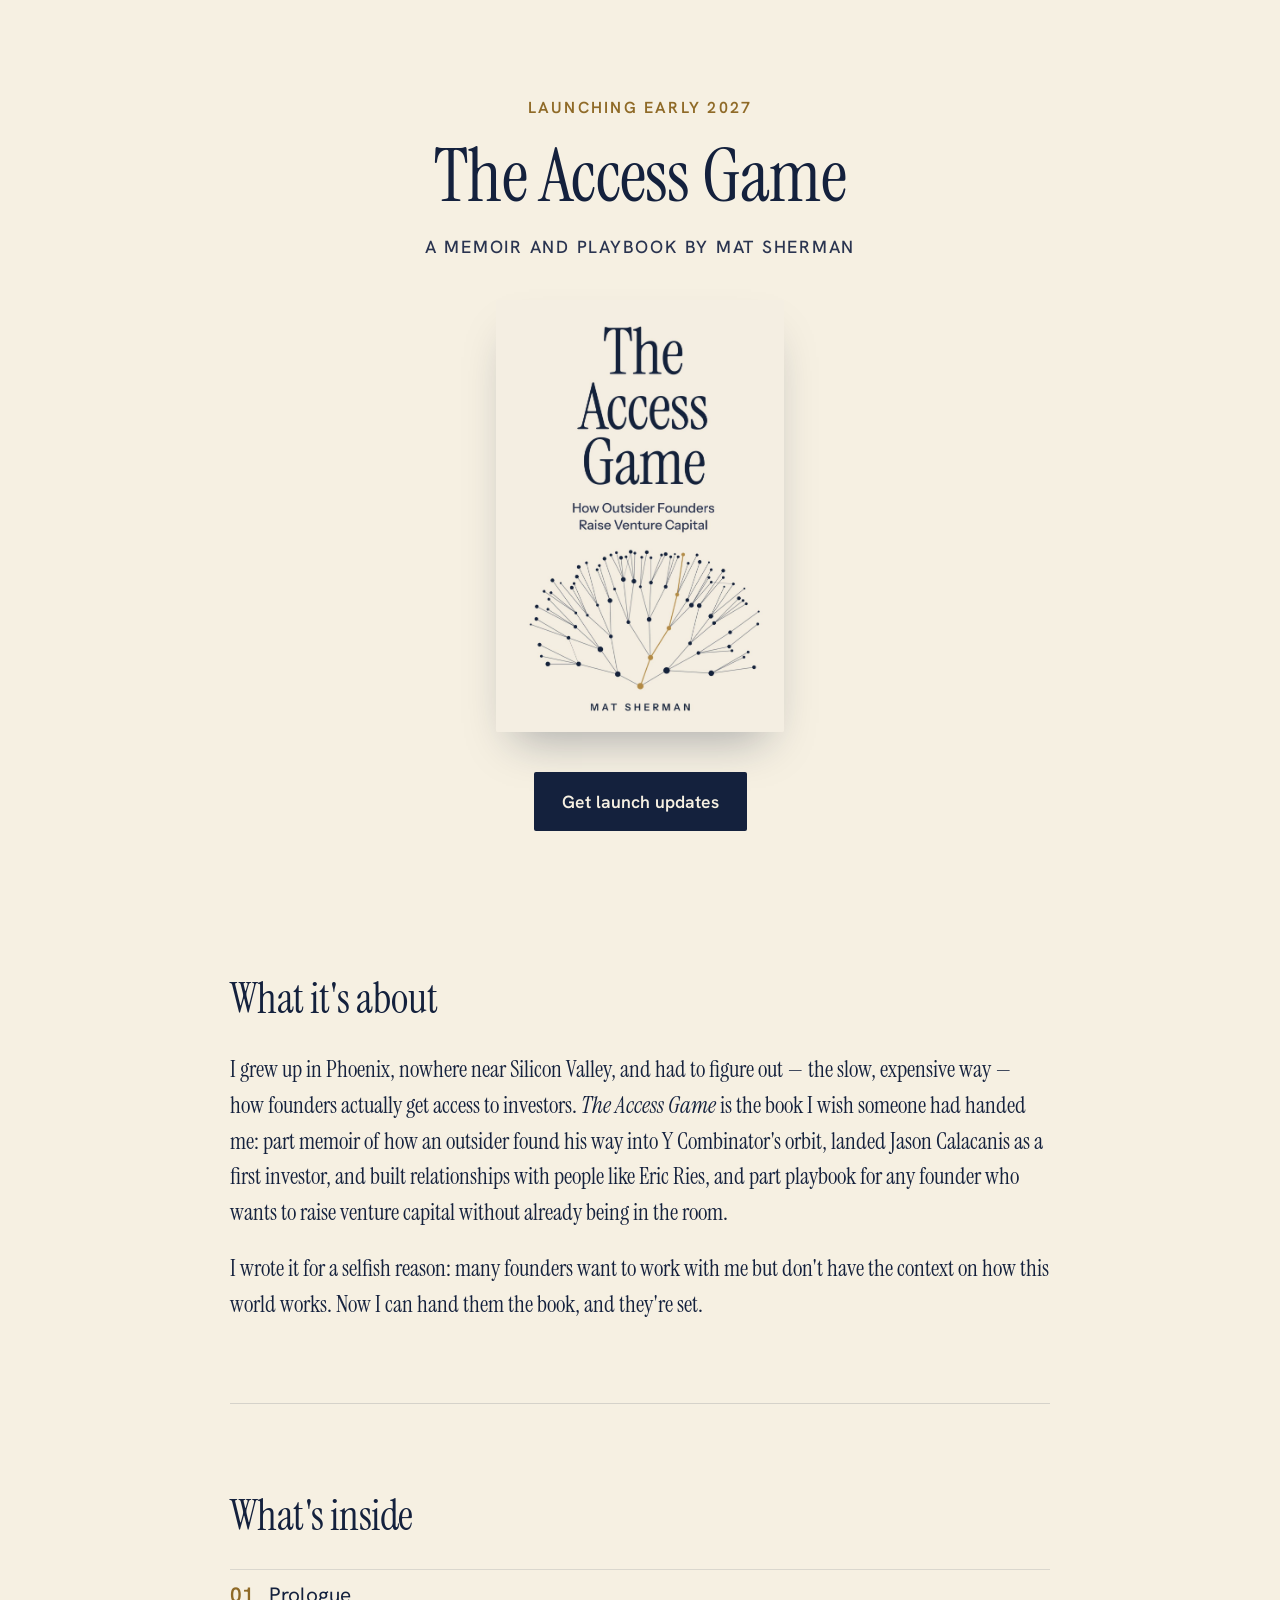
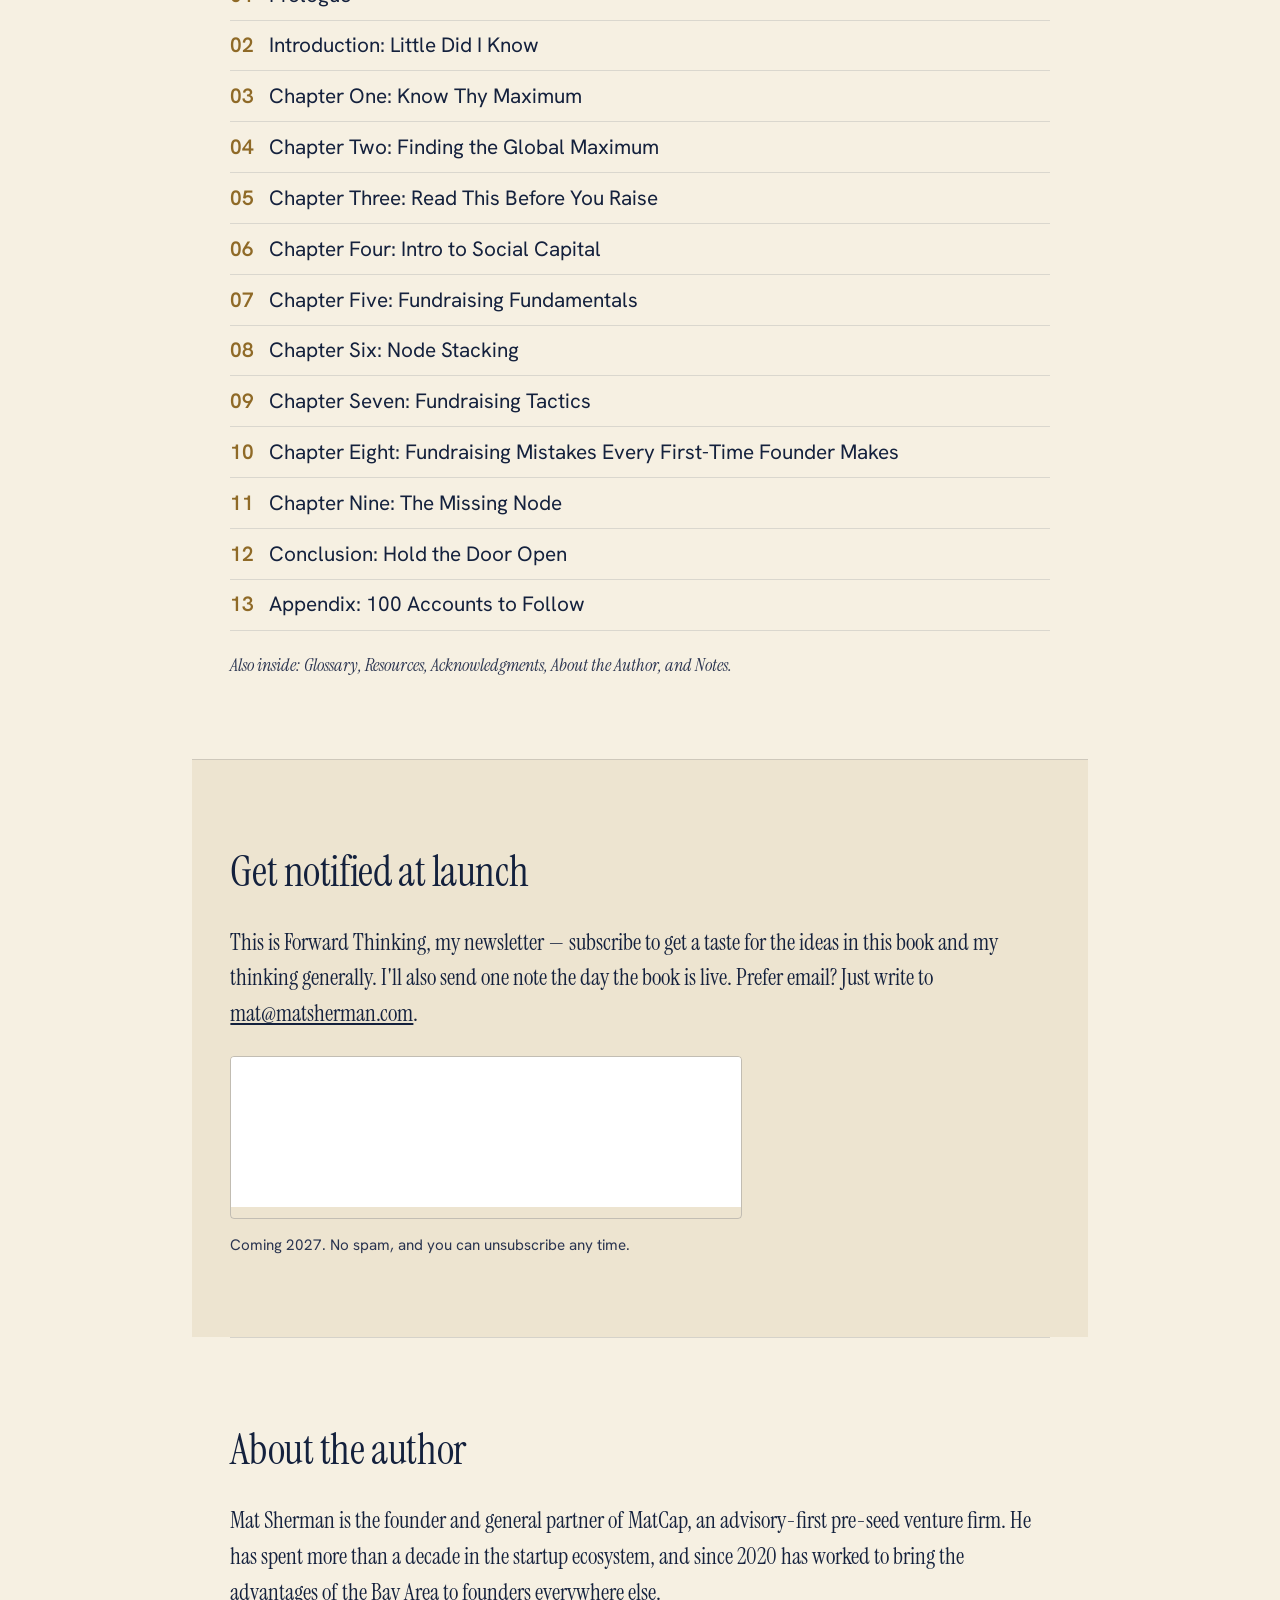
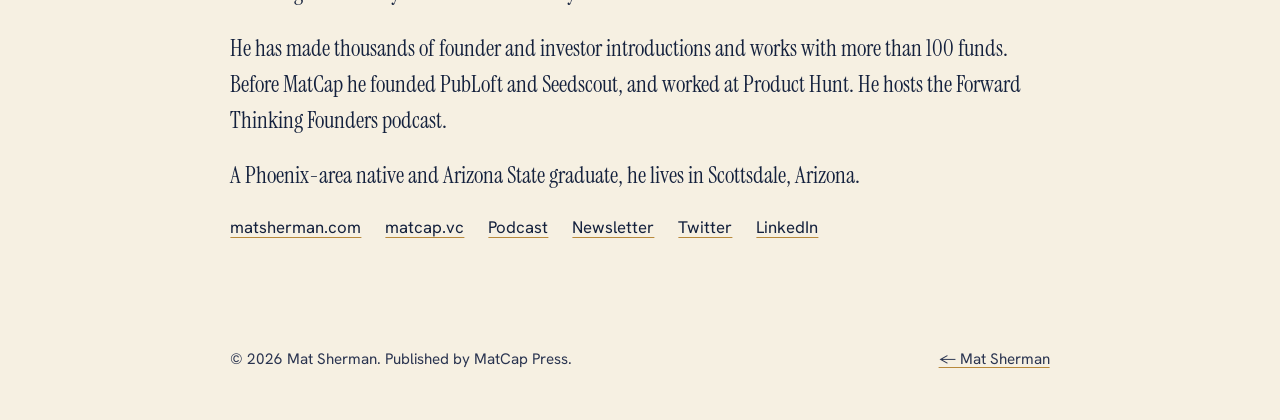
==== commit ee575938: "Remove the "Links referenced in the book" section from the page Purely a display change — the QR-cod" ====
--- a/book/index.html
+++ b/book/index.html
@@ -135,15 +135,6 @@
   .author-sec .links { font-family: var(--sans); font-size: 1.05rem; display: flex; flex-wrap: wrap; gap: 1.5rem; margin-top: 1.25rem; }
   .author-sec .links a { text-decoration-color: var(--gold); text-underline-offset: 4px; }
 
-  /* QR-code links referenced in the book */
-  .qrlinks h2 {
-    font-family: var(--sans); font-weight: 600; font-size: 0.9rem;
-    letter-spacing: 0.14em; text-transform: uppercase; color: var(--navy-soft);
-  }
-  .qrlinks ul { list-style: none; margin: 0; padding: 0; font-family: var(--sans); font-size: 1.15rem; }
-  .qrlinks li + li { margin-top: 0.6rem; }
-  .qrlinks a { text-decoration-color: var(--gold); text-underline-offset: 4px; }
-
   footer {
     max-width: 56rem;
     margin: 0 auto;
@@ -255,14 +246,6 @@
     </div>
   </section>
 
-  <section id="links" class="qrlinks">
-    <h2>Links referenced in the book</h2>
-    <ul>
-      <li><a href="/book/first-call-in">First Call-In</a></li>
-      <li><a href="/book/second-call-in">Second Call-In</a></li>
-      <li><a href="/book/launch-pitch">Launch Pitch</a></li>
-    </ul>
-  </section>
 </main>
 
 <footer>
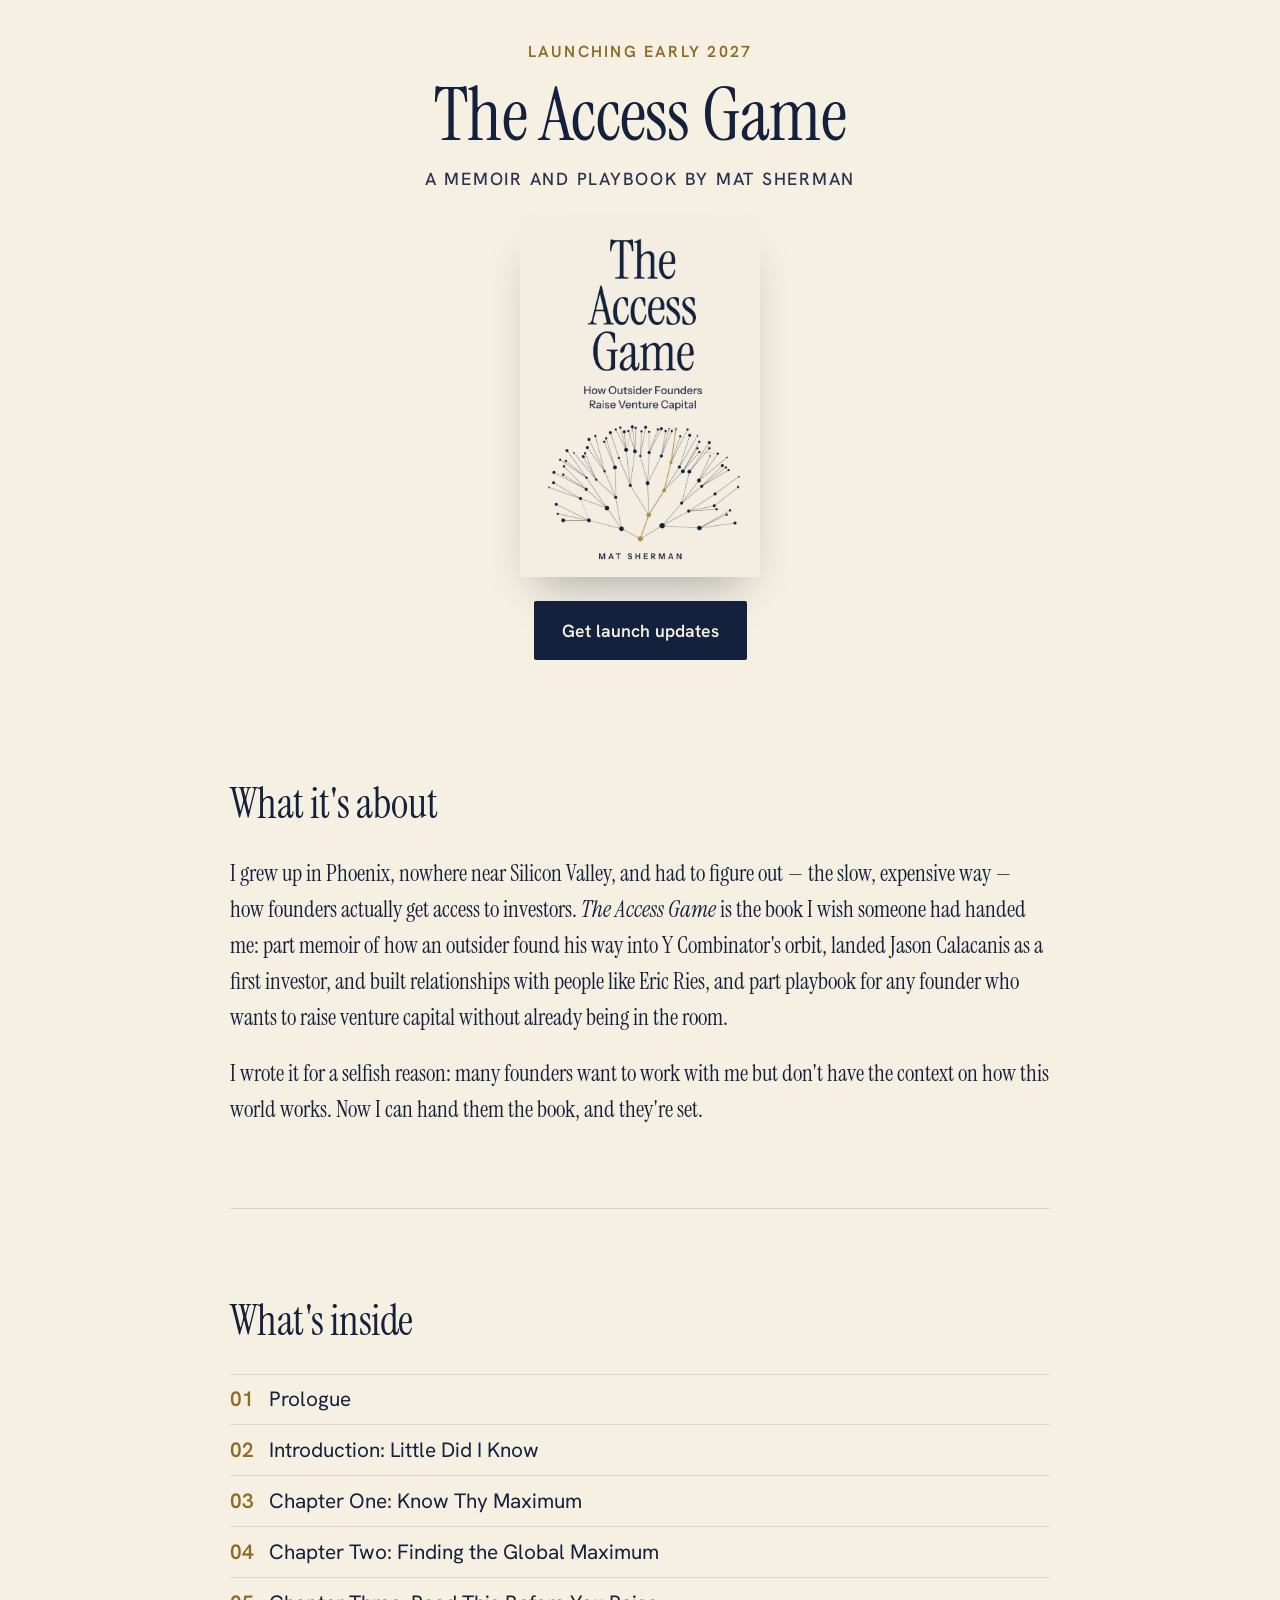
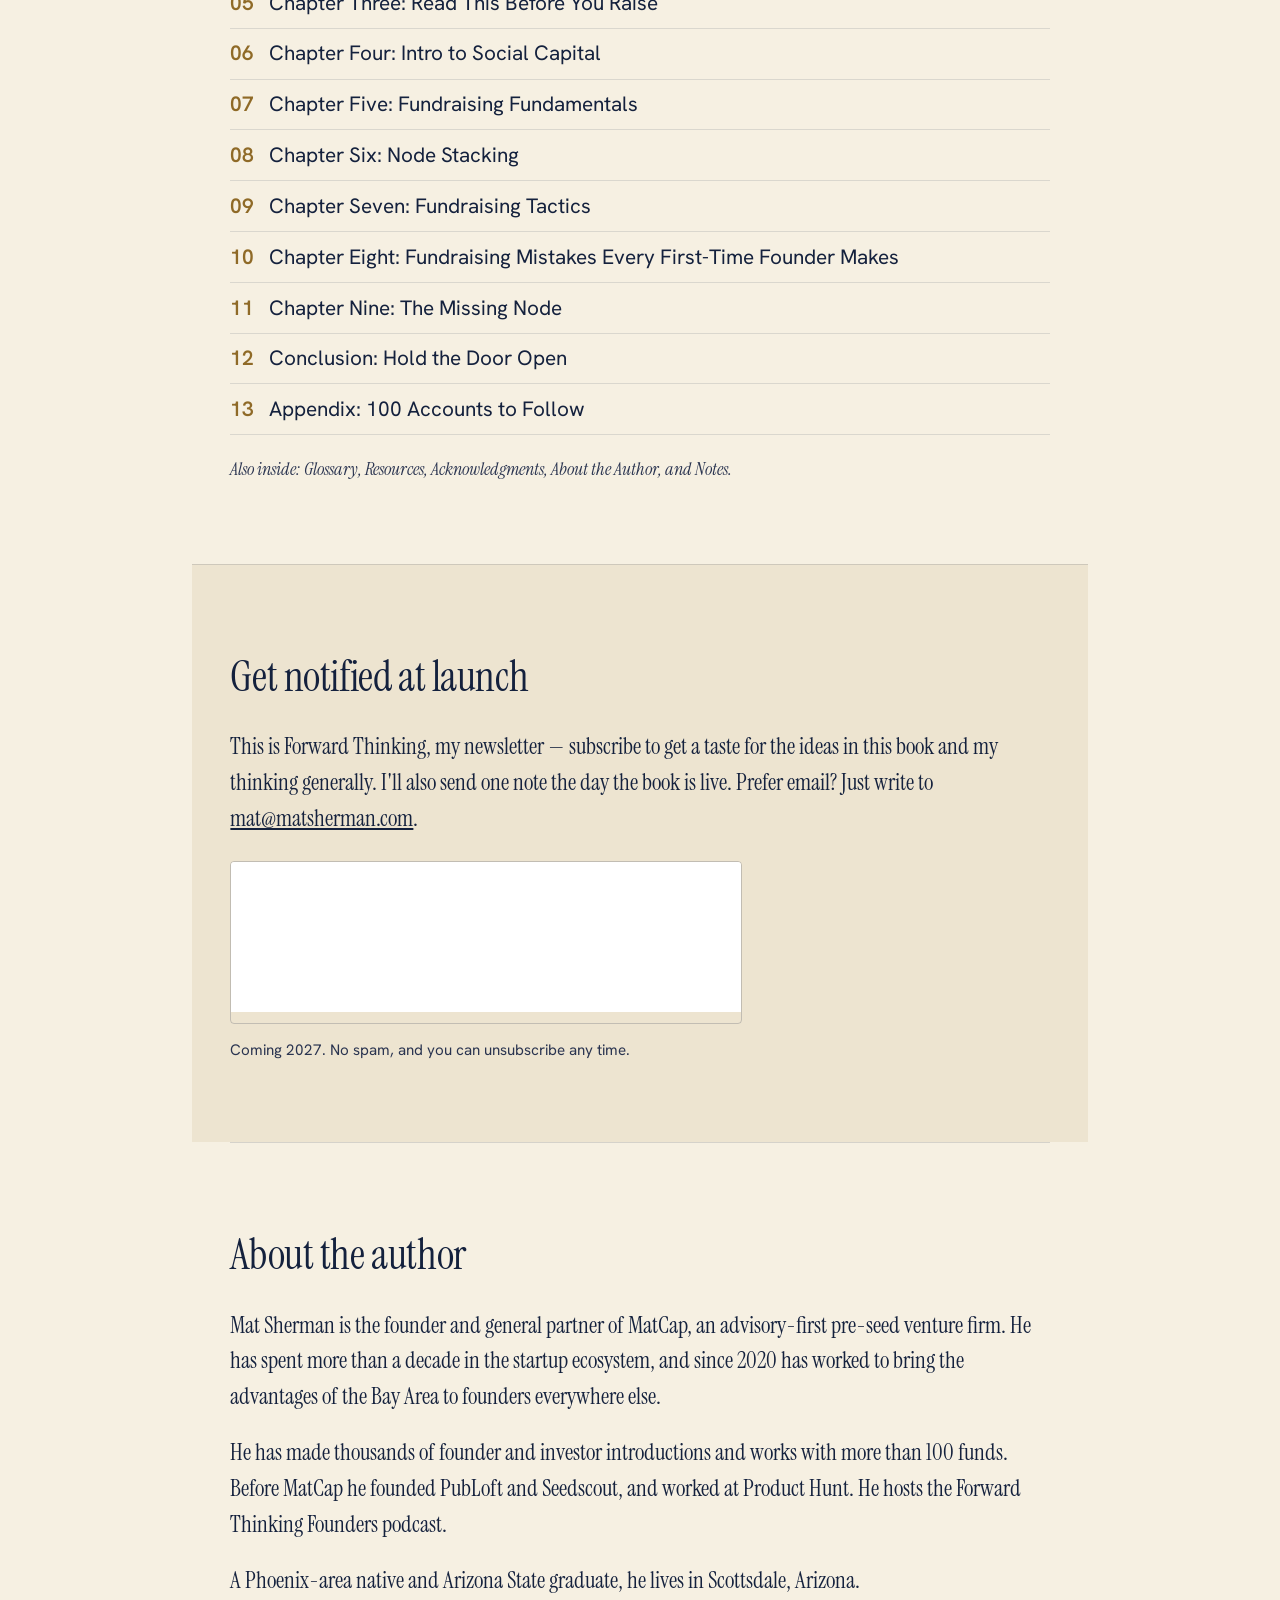
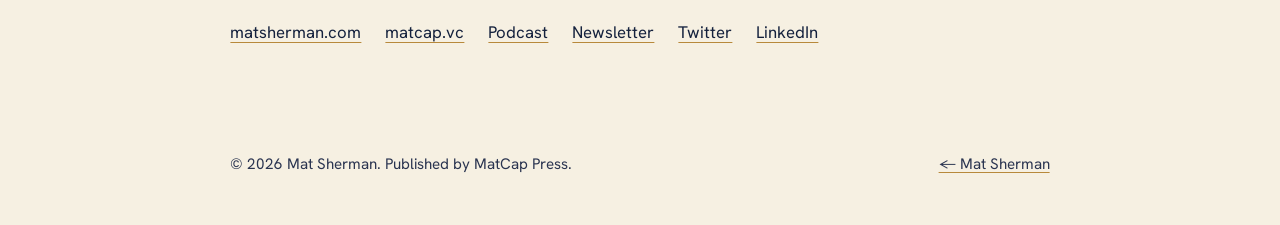
==== commit 0713c601: "Tighten hero spacing so it sits fully above the fold Reduced top/bottom hero padding and the gaps ar" ====
--- a/book/index.html
+++ b/book/index.html
@@ -46,11 +46,11 @@
   .hero {
     max-width: 62rem;
     margin: 0 auto;
-    padding: clamp(3.5rem, 9vw, 6rem) var(--pad) clamp(2.5rem, 6vw, 3.5rem);
+    padding: clamp(1.75rem, 4vw, 2.5rem) var(--pad) clamp(1.5rem, 4vw, 2rem);
     text-align: center;
   }
   .eyebrow {
-    margin: 0 0 1.1rem;
+    margin: 0 0 0.75rem;
     font-family: var(--sans);
     font-weight: 600;
     font-size: 1rem;
@@ -67,7 +67,7 @@
     color: var(--navy);
   }
   .author {
-    margin: 1.1rem 0 0;
+    margin: 0.75rem 0 0;
     font-family: var(--sans);
     font-weight: 500;
     font-size: 1.1rem;
@@ -77,13 +77,13 @@
   }
   .cover {
     display: block;
-    width: 18rem;
+    width: 15rem;
     height: auto;
-    margin: 2.5rem auto 0;
+    margin: 1.5rem auto 0;
     border-radius: 2px;
     box-shadow: 0 24px 44px -18px rgba(20, 33, 61, 0.35);
   }
-  .hero-cta { margin-top: 2.5rem; }
+  .hero-cta { margin-top: 1.5rem; }
   .btn {
     display: inline-block;
     font-family: var(--sans);
